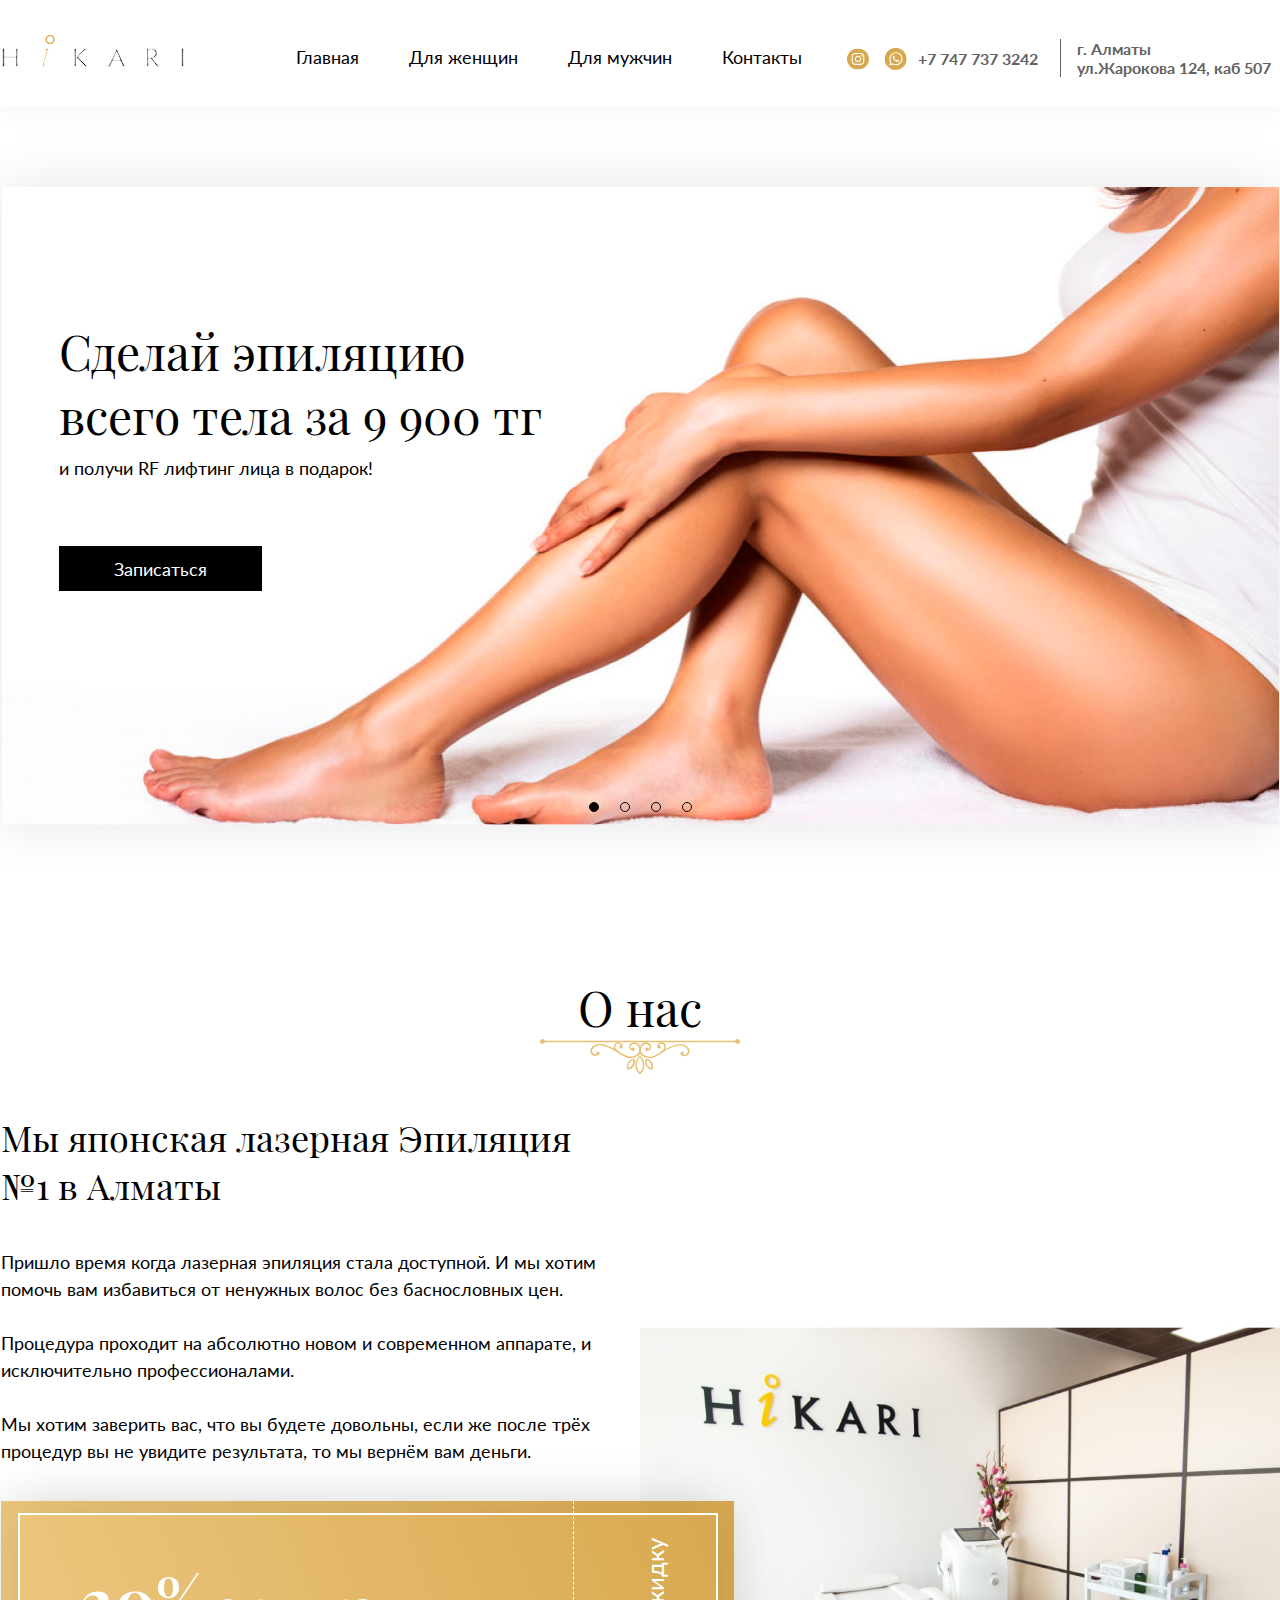
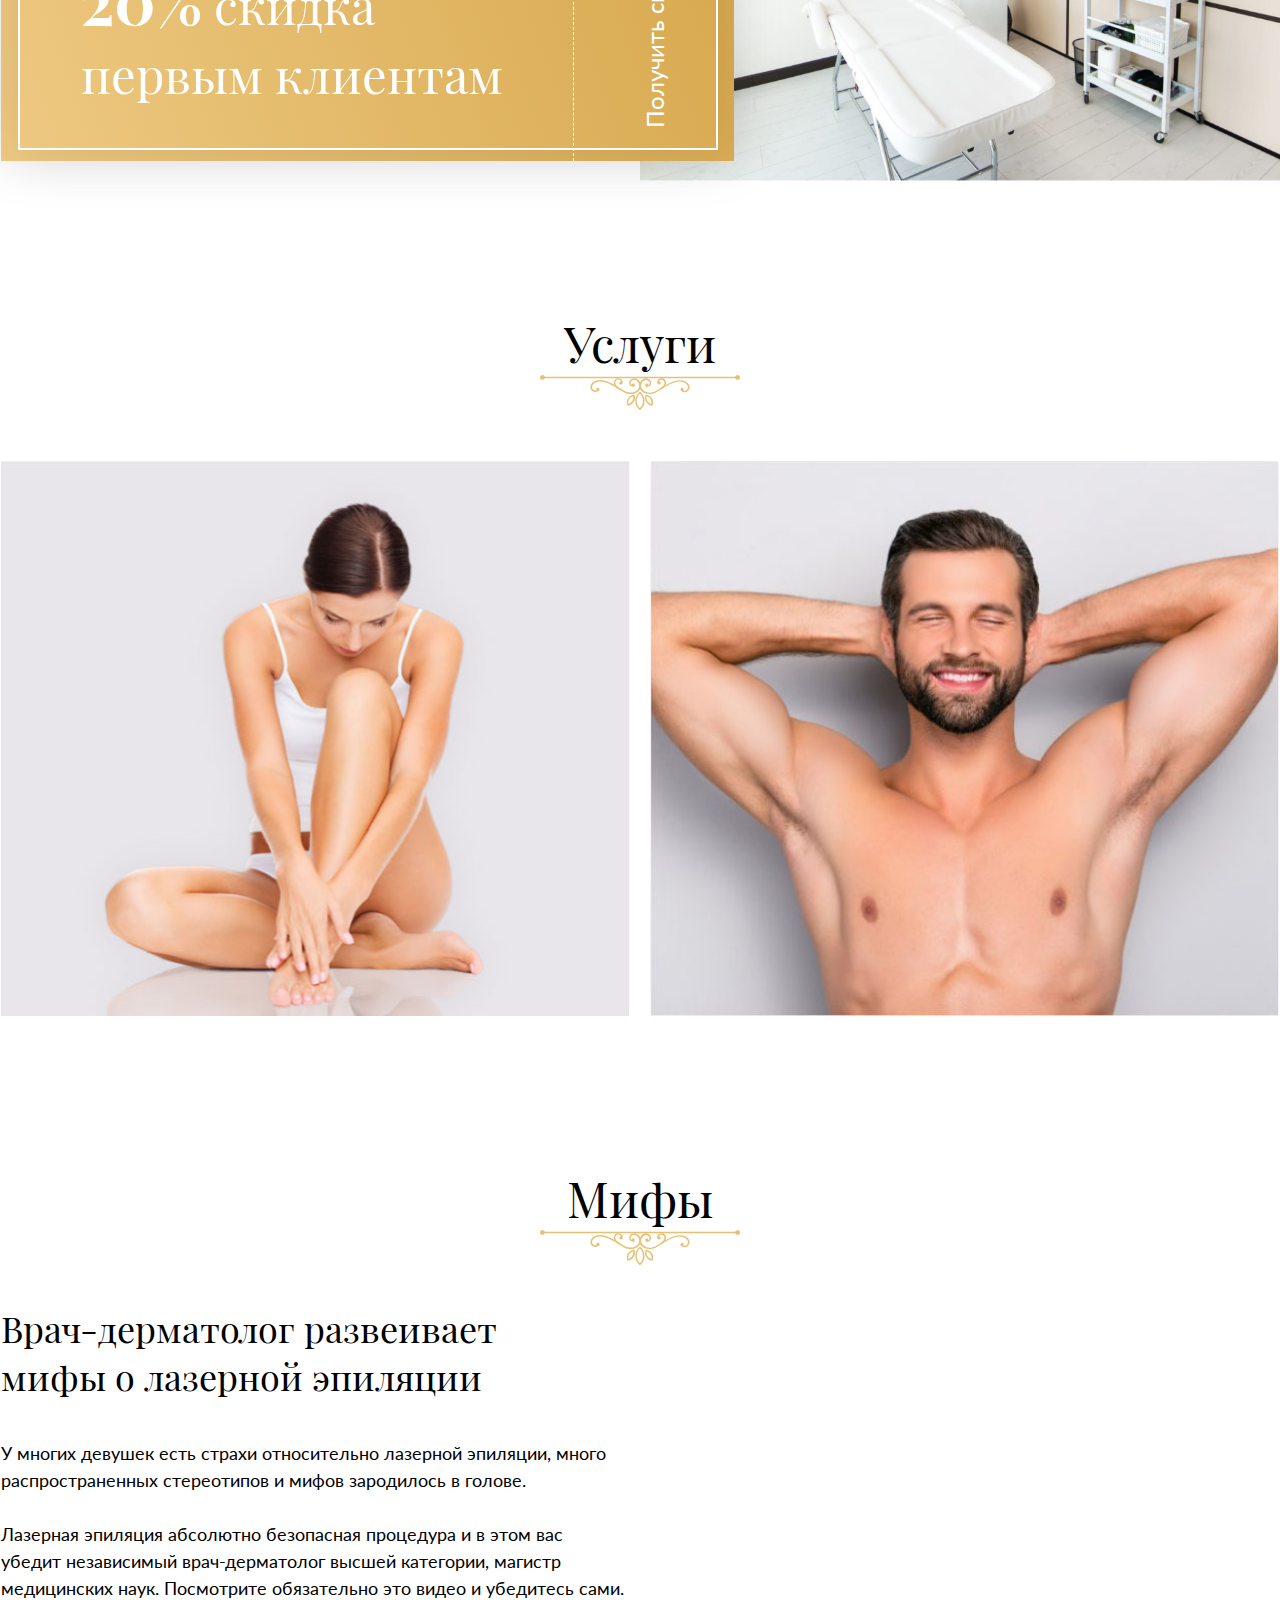
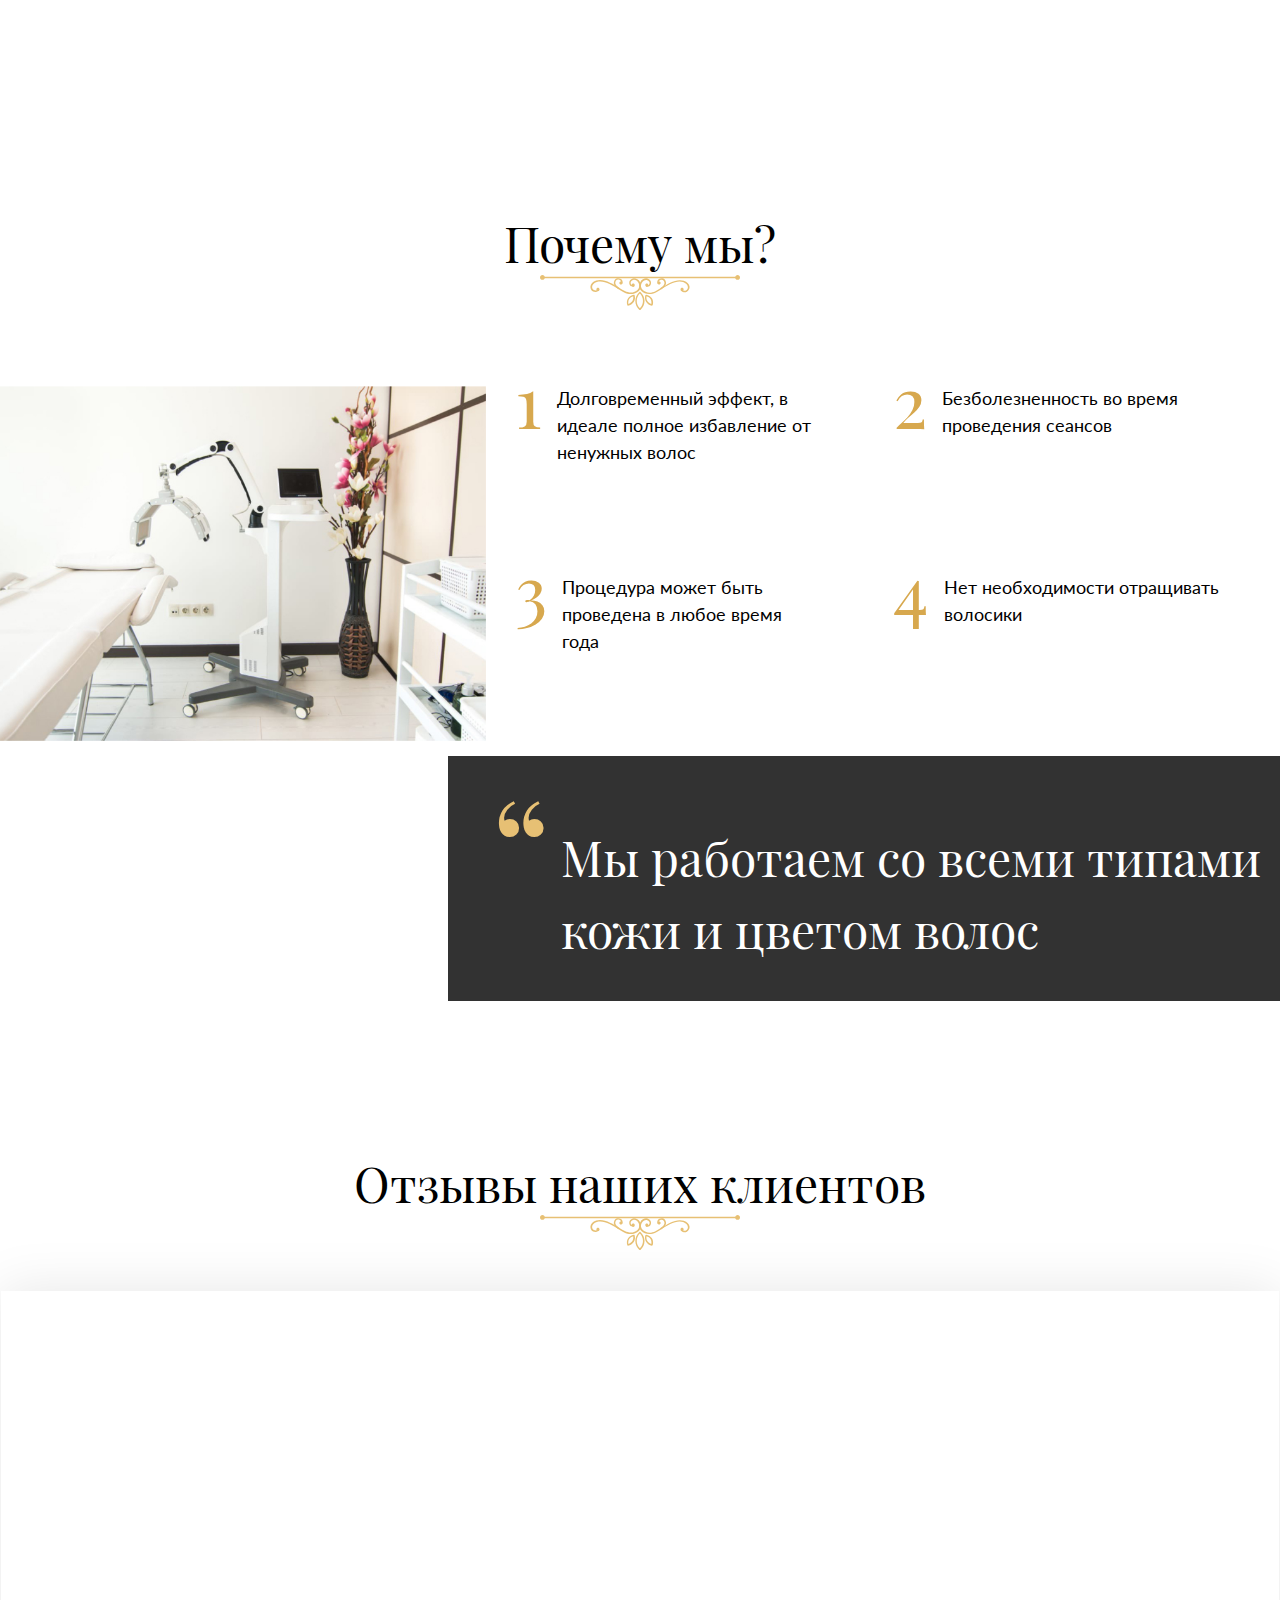
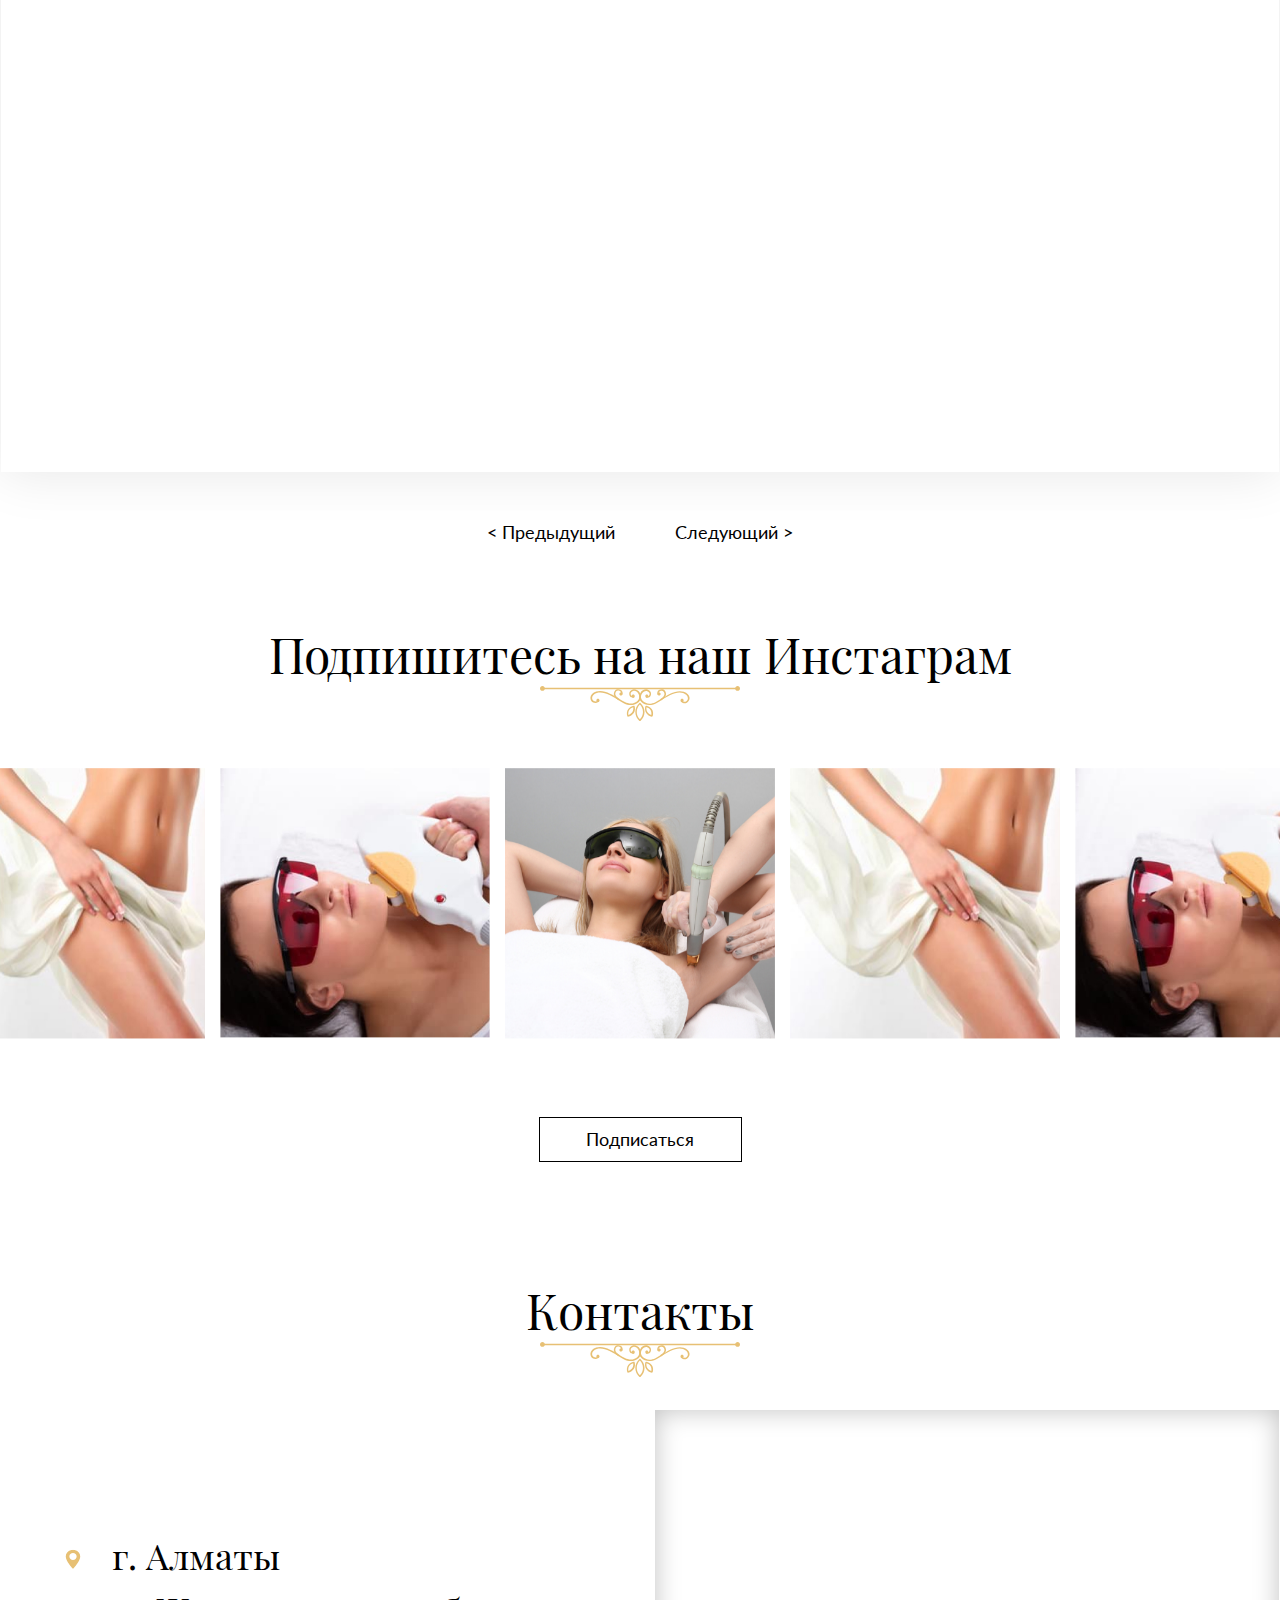
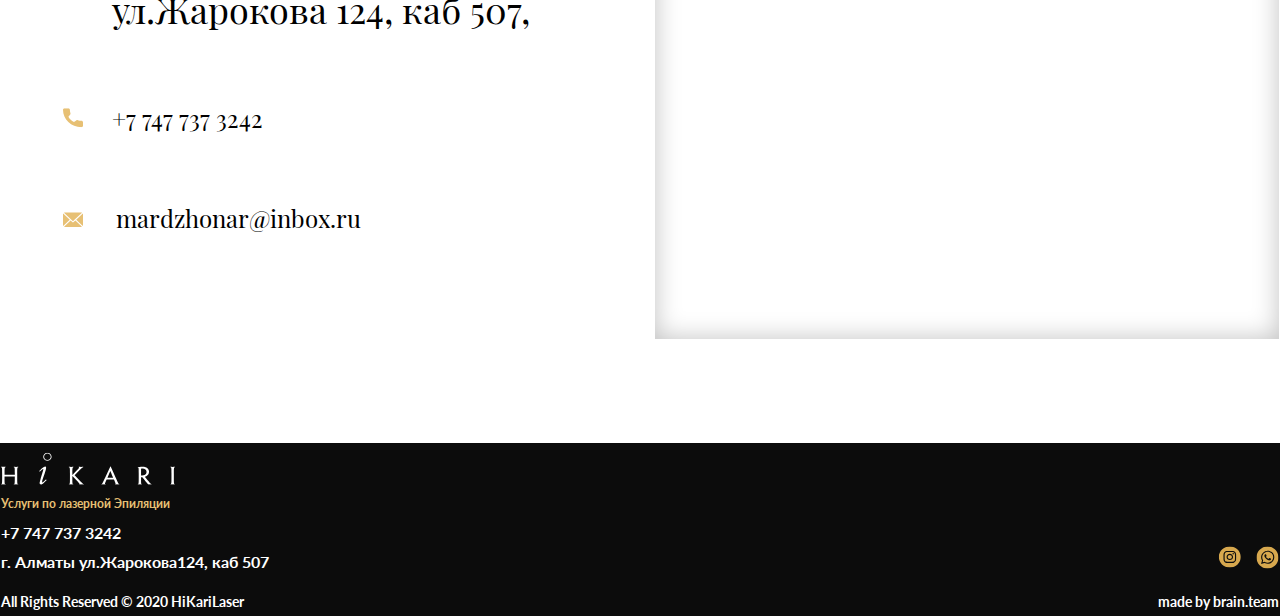
==== index.html @ e979653c "init commit" ====
<!doctype html>
<html lang="ru">
<head>
    <meta charset="UTF-8">
    <meta name="viewport"
          content="width=device-width, user-scalable=no, initial-scale=1.0, maximum-scale=1.0, minimum-scale=1.0">
    <meta http-equiv="X-UA-Compatible" content="ie=edge">
    <link rel="stylesheet" href="css/bootstrap.min.css">
    <link rel="stylesheet" href="css/owl.carousel.min.css">
    <link rel="stylesheet" href="css/style.css">
    <title>Hikari</title>
</head>
<body>
    <header>
        <div class="container">
            <div class="row row-header">
                <a class="hikari-logo" href="#"><img src="images/logo-hikari.svg" alt=""></a>
                <a class="hikari-mobile-logo" href="#"><img src="images/hikari-mobile-logo.svg" alt=""></a>
                <div class="burger-menu">
                    <span class="burger-span-1"></span>
                    <span class="burger-span-2"></span>
                    <span class="burger-span-3"></span>
                </div>
                <nav class="nav-header">
                    <ul class="ul-header">
                        <li><a href="index.html">Главная</a></li>
                        <li><a href="women.html">Для женщин</a></li>
                        <li><a href="men.html">Для мужчин</a></li>
                        <li><a href="#">Контакты</a></li>
                    </ul>
                </nav>
                <div class="social-header">
                    <a href="#"><img src="images/instagram-header.svg" alt=""></a>
                    <a href="#"><img src="images/whatsapp-header.svg" alt=""></a>
                </div>
                <div class="location-header">
                    <a class="number-phone" href="tel:+7 747 737 3242">+7 747 737 3242</a>
                    <div class="address">
                        <span>г. Алматы</span>
                        <span>ул.Жарокова 124, каб 507</span>
                    </div>
                </div>
            </div>
        </div>
    </header>
    <section class="owl-main-section">
        <div class="container">
            <div class="row">
                <div class="owl-carousel owl-carousel-main">
                    <div class="slide-owl-main">
                        <img class="background-slider" src="images/girl-back.jpg" alt="">
                        <img class="background-slider-mobile" src="images/girl-back-mobile.jpg" alt="">
                        <div class="text-info-slider">
                            <span class="title-slider">Сделай эпиляцию<br>всего тела за 9 900 тг</span>
                            <p class="text-slider">и получи RF лифтинг лица <br class="br-text-slider"> в подарок!</p>
                            <div class="button-sign-up">
                                Записаться
                            </div>
                        </div>
                    </div>
                    <div class="slide-owl-main">
                        <img class="background-slider" src="images/girl-back.jpg" alt="">
                        <img class="background-slider-mobile" src="images/girl-back-mobile.jpg" alt="">
                        <div class="text-info-slider">
                            <span class="title-slider">Сделай эпиляцию<br>всего тела за 9 900 тг</span>
                            <p class="text-slider">и получи RF лифтинг лица в подарок!</p>
                        </div>
                    </div>
                    <div class="slide-owl-main">
                        <img class="background-slider" src="images/girl-back.jpg" alt="">
                        <img class="background-slider-mobile" src="images/girl-back-mobile.jpg" alt="">
                        <div class="text-info-slider">
                            <span class="title-slider">Сделай эпиляцию<br>всего тела за 9 900 тг</span>
                            <p class="text-slider">и получи RF лифтинг лица в подарок!</p>
                        </div>
                    </div>
                    <div class="slide-owl-main">
                        <img class="background-slider" src="images/girl-back.jpg" alt="">
                        <img class="background-slider-mobile" src="images/girl-back-mobile.jpg" alt="">
                        <div class="text-info-slider">
                            <span class="title-slider">Сделай эпиляцию<br>всего тела за 9 900 тг</span>
                            <p class="text-slider">и получи RF лифтинг лица в подарок!</p>
                        </div>
                    </div>
                </div>
                <div class="sign-up-mobile">Записаться</div>
            </div>
        </div>
    </section>
    <section class="about-us">
        <img class="about-us-photo" src="images/about-us-photo.jpg" alt="">
        <div class="container container-about-us">
            <div class="row">
                <div class="title-section">
                    <span>О нас</span>
                    <img src="images/title-section-img.svg" alt="">
                </div>
                <div class="col-md-6 col-info-left">
                    <span class="title-info-content">
                        Мы японская лазерная Эпиляция <br class="desktop-we-br"> №1 в Алматы
                    </span>
                    <p class="text-info-content">
                        Пришло время когда лазерная эпиляция стала доступной. И мы хотим помочь вам избавиться от ненужных волос без баснословных цен.<br><br>
                        Процедура проходит на абсолютно новом и современном аппарате, и исключительно профессионалами.<br><br>
                        Мы хотим заверить вас, что вы будете довольны, если же после трёх процедур вы не увидите результата, то мы вернём вам деньги.
                    </p>
                    <div class="coupon">
                        <div class="inner-coupon">
                            <span class="text-coupon">
                                <span class="percent-of-coupon">20%</span> скидка<br>
                                первым клиентам
                            </span>
                        </div>
                        <div class="right-coupon-info">
                            <span>Получить скидку</span>
                        </div>
                    </div>
                </div>
            </div>
        </div>

    </section>
    <section class="services">
        <div class="container">
            <div class="row">
                <div class="title-section">
                    <span>Услуги</span>
                    <img src="images/title-section-img.svg" alt="">
                </div>
                <div class="col-md-6 services-category services-category-1">
                    <div class="container-service">
                        <img src="images/services-woman.jpg" alt="">
                        <div class="overflow-services">
                            <span>Для женщин</span>
                        </div>
                    </div>

                </div>
                <div class="col-md-6 services-category services-category-2">
                    <div class="container-service">
                        <img src="images/services-man.jpg" alt="">
                        <div class="overflow-services">
                            <span>Для женщин</span>
                        </div>
                    </div>
                </div>
            </div>
        </div>
    </section>
    <section class="myth">
        <div class="container">
            <div class="row row-myth">
                <div class="title-section title-section-myth">
                    <span>Мифы</span>
                    <img src="images/title-section-img.svg" alt="">
                </div>
                <div class="col-md-6 col-info-left">
                    <span class="title-info-content">
                        Врач-дерматолог развеивает <br> мифы о лазерной эпиляции
                    </span>
                    <p class="text-info-content">
                        У многих девушек есть страхи относительно лазерной эпиляции, много распространенных стереотипов и мифов зародилось в голове.<br><br>
                        Лазерная эпиляция абсолютно безопасная процедура и в этом вас убедит независимый врач-дерматолог высшей категории, магистр медицинских наук. Посмотрите обязательно это видео и убедитесь сами.
                    </p>
                </div>
                <div class="col-md-6 col-info-right">
                    <iframe class="myth-video" width="100%" height="350" src="https://www.youtube.com/embed/oPrmiseMb_8?enablejsapi=1" frameborder="0" allow="accelerometer; autoplay; encrypted-media; gyroscope; picture-in-picture" allowfullscreen></iframe>
                </div>
            </div>
        </div>
    </section>
    <section class="why-we">
        <img class="why-photo" src="images/myth-photo.jpg" alt="">
       <div class="container container-why-we">
           <div class="row">
               <div class="title-section">
                   <span>Почему мы?</span>
                   <img src="images/title-section-img.svg" alt="">
               </div>
               <div class="col-md-4 col-why-we">

               </div>
               <div class="col-md-8 col-why-we col-why-we-right">
                    <div class="why-we-paragraph">
                        <span class="paragraph-number">
                            1
                        </span>
                        <p class="paragraph-info">
                            Долговременный эффект, в идеале полное избавление от ненужных волос
                        </p>
                    </div>
                   <div class="why-we-paragraph">
                        <span class="paragraph-number">
                            2
                        </span>
                       <p class="paragraph-info">
                           Безболезненность во время проведения сеансов
                       </p>
                   </div>
                   <div class="why-we-paragraph">
                        <span class="paragraph-number">
                           3
                        </span>
                       <p class="paragraph-info">
                           Процедура может быть проведена в любое время года
                       </p>
                   </div>
                   <div class="why-we-paragraph">
                        <span class="paragraph-number">
                            4
                        </span>
                       <p class="paragraph-info">
                           Нет необходимости отращивать волосики
                       </p>
                   </div>
               </div>
           </div>
       </div>
        <div class="why-we-bottom">
            <span class="bottom-symbol">“</span>
            <p class="bottom-text">Мы работаем со всеми типами кожи и цветом волос</p>
        </div>
    </section>
    <section class="reviews">
        <div class="container">
            <div class="row">
                <div class="title-section">
                    <span>Отзывы наших клиентов</span>
                    <img src="images/title-section-img.svg" alt="">
                </div>
                <div class="container-video">
                    <div class="owl-carousel owl-carousel-reviews">
                        <div class="item-video overlay-videox" ><iframe class="video" width="100%" height="682" src="https://www.youtube.com/embed/vCtTBazkUWE?enablejsapi=1" frameborder="0" frameborder="0" gesture="media" allow="encrypted-media" allowfullscreenn></iframe></div>
                        <div class="item-video overlay-videox" ><iframe class="video" width="100%" height="682" src="https://www.youtube.com/embed/vCtTBazkUWE?enablejsapi=1" frameborder="0" frameborder="0" gesture="media" allow="encrypted-media" allowfullscreenn></iframe></div>
                    </div>
                </div>
            </div>
        </div>
    </section>
    <section class="instagram">
        <div class="container">
            <div class="row">
                <div class="title-section">
                    <span>Подпишитесь на наш Инстаграм</span>
                    <img src="images/title-section-img.svg" alt="">
                </div>
            </div>
        </div>
        <div class="owl-carousel owl-instagram">
            <div><img src="images/insta-1.jpg" alt="test"></div>
            <div><img src="images/insta-2.jpg" alt=""></div>
            <div><img src="images/insta-3.jpg" alt=""></div>
            <div><img src="images/insta-1.jpg" alt=""></div>
            <div><img src="images/insta-2.jpg" alt=""></div>
            <div><img src="images/insta-3.jpg" alt="test-last"></div>
        </div>
        <div class="subscribe-instagram">
            Подписаться
        </div>
    </section>
    <section class="contacts">
        <div class="container">
            <div class="row">
                <div class="title-section title-section-contacts">
                    <span>Контакты</span>
                    <img src="images/title-section-img.svg" alt="">
                </div>
                <div class="col-md-6 col-contacts-left">
                    <div class="contacts-location">
                        <img src="images/location-footer.svg" alt="">
                        <span class="location-text">
                            г. Алматы <br>
                            ул.Жарокова 124, каб 507,
                        </span>
                    </div>
                    <a href="tel:+7 747 737 3242" class="contacts-phone">
                        <img src="images/phone-footer.svg" alt="">
                        <span class="contacts-text">
                            +7 747 737 3242
                        </span>
                    </a>
                    <a href="#" class="contacts-mail">
                        <img src="images/main-footer.svg" alt="">
                        <span class="contacts-text">
                           mardzhonar@inbox.ru
                        </span>
                    </a>
                </div>
                <div class="col-md-6 col-contacts-right">
                    <div class="container-map">
                        <iframe src="https://www.google.com/maps/embed?pb=!1m18!1m12!1m3!1d1453.3105696325563!2d76.89871985817848!3d43.23840234880059!2m3!1f0!2f0!3f0!3m2!1i1024!2i768!4f13.1!3m3!1m2!1s0x38836955663ceeeb%3A0x50a6d7742a07ca4f!2sHikarilaser.kz!5e0!3m2!1sru!2skz!4v1581439685351!5m2!1sru!2skz" width="618" height="522" frameborder="0" style="border:0;" allowfullscreen=""></iframe>
                    </div>
                </div>
            </div>
        </div>
    </section>
    <footer class="footer">
        <div class="container">
            <div class="row row-footer">
                <div class="col-md-6 left-footer-info">
                    <img class="logo-footer" src="images/logo-footer.svg" alt="">
                    <span class="laser-service">Услуги по лазерной Эпиляции</span>
                    <a href="tel:+7 747 737 3242" class="footer-phone">
                        +7 747 737 3242
                    </a>
                    <span class="footer-address">
                         г. Алматы ул.Жарокова<br class="br-footer-address">124, каб 507
                    </span>
                    <span class="footer-copyright">
                        All Rights Reserved © 2020 HiKariLaser
                    </span>
                </div>
                <div class="col-md-6 right-footer-info">
                    <div class="socials-footer">
                        <a href="#"><img src="images/instagram-footer.svg" alt=""></a>
                        <a href="#"><img src="images/whatsapp-footer.svg" alt=""></a>
                    </div>
                    <span class="designer-link">
                        made by brain.team
                    </span>
                </div>
            </div>
        </div>
    </footer>
    <div class="overlay-mobile-menu">
        <nav class="mobile-nav">
            <ul>
                <li><a href="#">Главная</a></li>
                <li><a href="#">Для мужчин</a></li>
                <li><a href="#">Для женщин</a></li>
                <li><a href=#>Контакты</a></li>
            </ul>
        </nav>
        <div class="social-mobile">
            <a href="https://www.instagram.com/zzodzi/"><img src="images/instagram-header.svg" alt=""></a>
            <a href="#"><img src="images/whatsapp-header.svg" alt=""></a>
        </div>
        <div class="location-mobile">
            <a class="number-phone-mobile" href="tel:+7 747 737 3242">+7 747 737 3242</a>
            <div class="address-phone-mobile">
                г. Алматы <br>
                ул.Жарокова 124, каб 507
            </div>
        </div>
    </div>
    <script src="js/jquery-3.4.1.min.js"></script>
    <script src="js/owl.carousel.min.js"></script>
    <script src="js/bootstrap.min.js"></script>
    <script src="js/script.js"></script>
</body>
</html>
---- css/style.css ----
@font-face {
    font-family: Lato; /* Имя шрифта */
    src: url(../fonts/lato-regular.ttf); /* Путь к файлу со шрифтом */
}

@font-face {
    font-family: Lato-bold; /* Имя шрифта */
    src: url(../fonts/lato-bold.ttf); /* Путь к файлу со шрифтом */
}


@font-face {
    font-family: Playfair Display; /* Имя шрифта */
    src: url(../fonts/PlayfairDisplay-VariableFont_wght.ttf); /* Путь к файлу со шрифтом */
}

@font-face {
    font-family: Playfair Display-bold; /* Имя шрифта */
    src: url(../fonts/playfair-display-bold.ttf); /* Путь к файлу со шрифтом */
}

@font-face {
    font-family: Avenir Next Cyr; /* Имя шрифта */
    src: url(../fonts/AvenirNextCyr-Regular.ttf); /* Путь к файлу со шрифтом */
}

.default-text-procedure{
    font-family: Lato, serif;
    font-style: normal;
    font-weight: normal;
    font-size: 24px;
    line-height: 150%;
    /* identical to box height, or 36px */
    color: #292929;
    padding-left: 35px;
    position: absolute;
    top: 0;
    bottom: 0;
    display: none;
    align-items: center;
    pointer-events: none;
}

.close-procedure-mobile{
    display: none;
    font-family: Lato, serif;
    margin-top: 36px;
    font-style: normal;
    font-weight: normal;
    font-size: 14px;
    line-height: 17px;
    /* identical to box height */
    text-decoration-line: underline;
    color: #000000;
    text-align: center;
}

.mobile-card-sign-up{
    display: none;
    width: 106px;
    height: 23px;
    background: #000000;
    align-items: center;
    justify-content: center;

    font-family: Lato, serif;
    font-style: normal;
    font-weight: normal;
    font-size: 10px;
    line-height: 12px;
    color: #FFFFFF;
    margin-left: auto;
    margin-right: auto;
    margin-top: 9px;
}

.overlay-mobile-menu{
    position: fixed;
    width: 100%;
    height: 100%;
    left: 0;
    top: 0;
    background: #FFFFFF;
    display: none;
    flex-direction: column;
    align-items: center;
    z-index: 1;
}

.burger-span-1{
    position: relative;
}

.burger-span-1, .burger-span-2 , .burger-span-3{
    transition: 0.3s;
}

.burger-span-1, .burger-span-3{
    transform-origin: 5%;
}

.span-move-1{
    transform: rotate(45deg);
    left: 0px;
    top: -2px;
}

.span-move-3{
    transform: rotate(-45deg);
}


.span-move-2{
    opacity: 0;
}

.mobile-nav{
    margin-top: 187px;
}

.mobile-nav ul li a{
    font-family: Lato, serif;
    font-style: normal;
    font-weight: normal;
    font-size: 18px;
    line-height: 22px;
    color: #000000;
}

.social-mobile{
    margin-top: auto;
}

.location-mobile{
    text-align: center;
    padding-bottom: 15px;
}

.location-mobile, .address-phone-mobile{
    margin-top: 14px;
}

.number-phone-mobile, .address-phone-mobile{
    font-family: Lato-bold, serif;
    font-style: normal;
    font-size: 16px;
    line-height: 19px;
    color: #000000;
}

.social-mobile img{
    width: 39px;
}

.social-mobile a:nth-child(2) img{
    margin-left: 21px;
}

.mobile-nav ul li{
    text-align: center;
}

.mobile-nav ul li:not(:first-child){
    margin-top: 32px;
}

ul{
    padding:0;
    margin: 0;
}

p{
    margin-bottom: 0px;
}

ul li{
    list-style-type: none;
}

header{
    background: #FFFFFF;
    box-shadow: 0 0 31px rgba(0, 0, 0, 0.06);
    transition: 0.3s;
}

.nav-header, .social-header, .location-header{
    position: relative;
    top: 10px;
}

.ul-header, .location-header, .location-header .address{
    display: -webkit-flex;
    display: -moz-flex;
    display: -ms-flex;
    display: -o-flex;
    display: flex;
}

.row-header, .location-header{
    align-items: center;
}

.row-header{
    padding-top: 29px;
    padding-bottom: 39px;
}

.location-header{
    margin-left: 11px;
}


.location-header .address{
    flex-direction: column;
}

.ul-header{
    margin-bottom: 0;
    margin-left: 111px;
}

.ul-header li:not(:first-child){
    margin-left: 50px;
}

.ul-header li a{
    font-family: Lato, serif;
    font-style: normal;
    font-weight: normal;
    font-size: 18px;
    line-height: 22px;
    color: #000000;
}

.br-footer-address{
    display: none;
}

.number-phone, .address span{
    font-family: Lato-bold, serif;
    font-style: normal;
    font-size: 16px;
    line-height: 19px;
    color: #626262;
}

.address{
    margin-left: 22px;
    padding-left: 16px;
    border-left: 1px solid #626262;
}

.social-header{
    margin-left: 45px;
}

.social-header a:not(:first-child){
    margin-left: 11px;
}



section.owl-main-section{
    margin-top: 81px;
}

.button-sign-up{
    width: 203px;
    height: 45px;
    margin-top: 67px;
    cursor: pointer;
    display: flex;
    justify-content: center;
    align-items: center;
    background: #000000;

    font-family: Lato, serif;
    font-style: normal;
    font-weight: normal;
    font-size: 18px;
    line-height: 22px;
    color: #FFFFFF;

}

.owl-carousel-main.owl-loaded{
    box-shadow: 0px 0px 52px rgba(0, 0, 0, 0.1);
    display: flex;
    justify-content: center;
}

.slide-owl-main{
    position: relative;
    height: 638px;
    display: flex;
}

.background-slider, .background-slider-mobile{
    position: absolute;
    bottom: 0px;
    right: 0px;
    height: 100%;
    object-fit: cover;
}

.owl-carousel .owl-item img.background-slider-mobile{
    display: none;
}

.text-info-slider{
    position: relative;
    margin-top: 132px;
    margin-left: 58px;
}

.title-slider{
    font-family: Playfair Display, serif;
    font-style: normal;
    font-weight: normal;
    font-size: 48px;
    line-height: 64px;
    color: #000000;
}

.text-slider{
    font-family: Lato, serif;
    font-style: normal;
    font-weight: normal;
    font-size: 18px;
    line-height: 22px;
    /* identical to box height */
    color: #000000;
    margin-top: 10px;

}



.owl-carousel-main .owl-dots{
    position: absolute;
    bottom: 7px;
}

.owl-carousel-main .owl-dots .owl-dot:not(:first-child){
    margin-left: 21px;
}

.owl-carousel-main .owl-dot{
    width: 10px;
    height: 10px;
    border: 1px solid #000000 !important;
    border-radius: 100%;
    box-sizing: border-box;
    transition: 0.3s;
}

.owl-carousel-main .owl-dot.active{
    background: #000000;
}

.owl-carousel-main .owl-dot:hover{
    background: #000000;
}



section.about-us, section.why-we{
    position: relative;
}

.about-us-photo{
    position: absolute;
    bottom: -20px;
    right: 0;
}

.container-about-us, .container-why-we{
    position: relative;
}

.why-we{
    min-height: 940px;
}

.title-section{
    display: flex;
    flex-direction: column;
    justify-content: center;
    align-items: center;
    width: 100%;
    margin-top: 150px;
}

.title-section span{
    align-self: center;
    font-family: Playfair Display, serif;
    font-style: normal;
    font-weight: normal;
    font-size: 48px;
    line-height: 64px;
    /* identical to box height */
    color: #000000;
}

.col-info-left{
    margin-top: 38px;
    padding: 0px 15px 0px 0px;
}

.col-info-right{
    margin-top: 38px;
    padding: 0px 0px 0px 15px;
}

.title-info-content{
    font-family: Playfair Display, serif;
    font-style: normal;
    font-weight: normal;
    font-size: 36px;
    line-height: 48px;
    color: #000000;
}

.text-info-content{
    margin-top: 40px;
    font-family: Lato, serif;
    font-style: normal;
    font-weight: normal;
    font-size: 18px;
    line-height: 150%;
    /* or 27px */
    color: #000000;
}

.coupon{
    width: 733px;
    height: 260px;
    background: linear-gradient(250.47deg, #D7A84E 0%, #EEC982 100%);
    box-shadow: 0px 0px 52px rgba(0, 0, 0, 0.1);
    margin-top: 36px;
    display: flex;
    justify-content: center;
    align-items: center;
    position: relative;
}

.inner-coupon{
    width: 700px;
    height: 237px;
    display: flex;

    align-items: center;
    border: 2px solid #FFFFFF;
    box-shadow: 0px 0px 52px rgba(0, 0, 0, 0.1);
}

.text-coupon{
    font-family: Playfair Display, serif;
    font-style: normal;
    font-size: 49px;
    line-height: 65px;
    color: #FFFFFF;
    margin-left: 61px;
}

.percent-of-coupon{
    font-family: Playfair Display-bold, serif;
    font-size: 64px;
    line-height: 85px;
}

.right-coupon-info{
    position: absolute;
    right: 0;
    height: 100%;
    border-left: 1px dashed #FFFFFF;
    width: 161px;
    justify-content: center;
    align-items: center;
    display: flex;
}

.right-coupon-info span{
    font-family: Lato, serif;
    font-style: normal;
    font-weight: normal;
    font-size: 24px;
    line-height: 29px;
    color: #FFFFFF;
    display: block;
    transform: rotate(-90deg);
    width: 192px;
    position: absolute;
}

.services-category img{
    width: 100%;
}

.services-category{
    margin-top: 50px;
    padding: 0;
}

.container-service{
    position: relative;
}


.services-category-1{
    padding-right: 10px;
}

.services-category-2{
    padding-left: 10px;
}

.services-category:hover .overflow-services {
    opacity: 1;
}

.overflow-services{
    position: absolute;
    width: 100%;
    height: 100%;
    display: flex;
    justify-content: center;
    align-items: center;
    background: rgba(0, 0, 0, 0.8);
    opacity: 0;
    transition: 0.5s;
    left: 0px;
    top: 0px;
    cursor: pointer;
}

.overflow-services span{
    font-family: Playfair Display, serif;
    font-style: normal;
    font-weight: normal;
    font-size: 36px;
    line-height: 150%;
    /* identical to box height, or 54px */
    cursor: pointer;
    color: #FFFFFF;
    border-bottom: 1px solid #FFFFFF;
}

.col-why-we{
    display: flex;
    flex-wrap: wrap;
    padding: 0px;
    margin-top: 74px;
}

.col-why-we-right{
    padding-left: 88px;
}

.col-why-we .why-we-paragraph:nth-child(odd){
    width: 40%;
}

.col-why-we .why-we-paragraph:nth-child(even){
    padding-left: 72px;
    width: 60%;
}

.col-why-we .why-we-paragraph:nth-child(3), .col-why-we .why-we-paragraph:nth-child(4){
   margin-top: 108px;
}

.why-we-paragraph{
    display: flex;
}

.paragraph-number{
    font-family: Playfair Display, serif;
    font-style: normal;
    font-weight: normal;
    font-size: 72px;
    line-height: 96px;
    color: #D7A84E;
    margin-top: -34px;
}

.paragraph-info{
    margin-left: 15px;
    font-family: Lato, serif;
    font-style: normal;
    font-weight: normal;
    font-size: 18px;
    line-height: 150%;
    /* or 27px */
    color: #000000;
}

.why-photo{
    position: absolute;
    left: 0px;
    top: 325px;
}

.why-we-bottom{
    width: 65%;
    height: 245px;
    position: absolute;
    background: #323232;
    display: flex;
    right: 0;
    bottom: 0px;
}

.why-we-bottom .bottom-symbol{
    font-family: Playfair Display, serif;
    font-style: normal;
    font-weight: normal;
    font-size: 144px;
    line-height: 150%;
    /* identical to box height, or 216px */
    color: #E7C074;
    margin-top: -20px;
    margin-left: 43px;
}

.why-we-bottom .bottom-text{
    font-family: Playfair Display, serif;
    font-style: normal;
    font-weight: normal;
    font-size: 48px;
    line-height: 150%;
    /* or 72px */
    color: #FFFFFF;
    margin-top: 65px;
    margin-left: 10px;
}

.container-video{
    background: #FFFFFF;
    box-shadow: 0px 0px 52px rgba(0, 0, 0, 0.1);
    padding:46px 76px;
    width: 100%;
    margin-top: 40px;
}

.overlay-video{
    position: relative;
}

.overlay-video::before {
    content: "";
    display: block;
    height: 100%;
    position: absolute;
    top: 0;
    left: 0;
    width: 100%;
    background-color: rgba(255, 255, 255, .1);
}

.owl-carousel-reviews{
    position: relative;
}

.owl-carousel-reviews .owl-nav{
    position: absolute;
    bottom: -120px;
    width: 100%;
    text-align: center;
}

.owl-carousel-reviews .owl-nav button.owl-prev,
.owl-carousel-reviews .owl-nav button.owl-next{
    font-family: Lato, serif;
    font-style: normal;
    font-weight: normal;
    font-size: 18px;
    line-height: 150%;
    /* identical to box height, or 27px */
    color: #000000;
}

.owl-carousel-reviews .owl-nav button.owl-next{
    margin-left: 60px; ;
}

section.instagram{
    display: flex;
    flex-direction: column;
    align-items: center;
}

.owl-instagram{
    margin-top: 46px;
}

.subscribe-instagram{
    margin-top: 54px;
    width: 203px;
    height: 45px;
    border: #000000 1px solid;
    display: flex;
    justify-content: center;
    align-items: center;
    cursor: pointer;
    font-family: Lato, serif;
    font-style: normal;
    font-weight: normal;
    font-size: 18px;
    line-height: 22px;
    /* identical to box height */
    color: #000000;
}



section.contacts{
    padding-bottom: 104px;
}

.title-section-contacts{
    margin-top: 116px;
}

.col-contacts-left{
    display: flex;
    flex-direction: column;
    padding-left: 62px;
}

.contacts-location{
    display: flex;
    align-items: flex-start;
}

.contacts-location img{
    margin-top: 21px;
}

.contacts-mail img{
    margin-top: -7px;
}

.contacts .location-text{
    font-family: Playfair Display, serif;
    font-style: normal;
    font-weight: normal;
    font-size: 36px;
    line-height: 150%;
    /* or 54px */
    color: #000000;
    margin-left: 29px;
}

.contacts .contacts-text{
    font-family: Playfair Display, serif;
    font-style: normal;
    font-weight: normal;
    font-size: 24px;
    line-height: 150%;
    /* identical to box height, or 36px */
    color: #000000;
    margin-left: 29px;
}

.contacts-phone, .contacts-mail{
    margin-top: 64px;
}

.contacts-phone{
    display: flex;
}

.container-map{
    box-shadow: inset 0px 0px 26px rgba(0, 0, 0, 0.25);
}

.container-map iframe{
    width: 100%;
}

.col-contacts-left{
    margin-top: 150px;
}

.col-contacts-right{
    margin-top: 32px;
}

footer.footer{
    padding-top: 9px;
    padding-bottom: 4px;
    background: #0C0C0C;
}

.left-footer-info{
    display: flex;
    flex-direction: column;
    align-items: flex-start;
}

.laser-service{
    font-family: Lato-bold, serif;
    font-style: normal;
    font-size: 12px;
    line-height: 150%;
    /* or 18px */
    color: #E7C074;
    margin-top: 10px;
}

.footer-phone, .footer-address{
    font-family: Lato-bold, serif;
    font-style: normal;

    font-size: 16px;
    line-height: 19px;

    color: #FFFFFF;
}

.footer-phone{
    margin-top: 10px;
}

.footer-address{
    margin-top: 10px;
}

.footer-copyright{
    font-family: Lato-bold, serif;
    font-style: normal;
    font-size: 14px;
    line-height: 150%;
    /* identical to box height, or 21px */
    color: #FFFFFF;
    margin-top: 20px;

}

.right-footer-info{
    display: flex;
    flex-direction: column;
    align-items: flex-end;
    justify-content: flex-end;
}
.socials-footer a:not(:first-child){
    margin-left: 11px;
}


.designer-link{
    margin-top: 22px;
    font-family: Lato-bold, serif;
    font-style: normal;
    font-size: 14px;
    line-height: 150%;
    /* identical to box height, or 21px */
    color: #FFFFFF;
}

.left-footer-info{
    padding-left: 0;
}

.col-contacts-left{
    padding-left: 62px;
}

.right-footer-info, .col-contacts-right{
    padding-right: 0;
}

.row-sex-info{
    min-height: 449px;
    display: flex;
    align-items: center;
    justify-content: space-between;
    position: relative;
}

.sex-img{
    right: 0;
    position: absolute;
}

.sex-title{
    font-family: Playfair Display, serif;
    font-style: normal;
    font-weight: normal;
    font-size: 48px;
    line-height: 64px;
    /* identical to box height */
    color: #000000;
}

.sex-text{
    font-family: Lato, serif;
    font-style: normal;
    font-weight: normal;
    font-size: 18px;
    line-height: 22px;
    /* identical to box height */
    color: #000000;
    margin-top: 16px;
}


section.sex-sub-categories{
    margin-top: 36px;
    margin-bottom: 172px;
}

.title-sub-category{
    margin-bottom: 36px;
    font-family: Playfair Display, serif;
    font-style: normal;
    font-weight: normal;
    font-size: 36px;
    line-height: 48px;
    /* identical to box height */
    width: 100%;
    color: #000000;
    padding-left: 15px;

}

.sub-card-procedure{
    position: relative;
    box-shadow: 0px 0px 52px rgba(0, 0, 0, 0.1);
}

.sale-plaque{
    position: absolute;
    top: 7px;
    left: 0px;
    display: flex;
    background: #FFFFFF;
    width: 115px;
    height: 25px;
    justify-content: center;
    align-items: center;
    font-family: Avenir Next Cyr, serif;
    font-style: normal;
    font-weight: 600;
    font-size: 14px;
    line-height: 17px;

    color: #000000;
}

.sub-card-procedure:hover .card-overlay{
    opacity: 1;
}

.card-overlay{
    position: absolute;
    left: 0;
    top: 0;
    width: 100%;
    height: 100%;
    background: #D0D0D0;
    display: flex;
    justify-content: center;
    align-items: center;
    opacity: 0;
    transition: 0.5s;
    cursor: pointer;
}

.card-sign-up{
    width: 168px;
    height: 37px;
    display: flex;
    justify-content: center;
    align-items: center;
    background: #000000;

    font-family: Lato, serif;
    font-style: normal;
    font-weight: normal;
    font-size: 14px;
    line-height: 17px;
    /* identical to box height */
    color: #FFFFFF;
}

.name-procedure{
    font-family: Playfair Display, serif;
    font-style: normal;
    font-weight: normal;
    font-size: 28px;
    line-height: 37px;
    text-align: center;
    display: block;
    color: #000000;
    margin-top: 11px;
}

.cost-procedure{
    font-family:  Playfair Display-bold, serif;
    font-style: normal;
    font-weight: normal;
    font-size: 24px;
    line-height: 32px;
    /* identical to box height */
    text-align: center;
    color: #000000;
    display: block;
}



.row-sub-category{
    margin-left: -30px;
    margin-right: -30px;
}

.procedures-img{
    width: 100%;
}

.container-sub-categories .row-sub-category:not(:first-child) .title-sub-category{
    margin-top: 26px;
}

.sale-cost-div{
    display: flex;
    justify-content: center;
    align-items: center;
}

.old-cost{
    font-family: Playfair Display-bold, serif;
    font-style: normal;
    font-size: 14px;
    line-height: 19px;
    /* identical to box height */
    text-decoration-line: line-through;
    color: #6F6F6F;
}

.new-cost{
    font-family: Playfair Display-bold, serif;
    font-style: normal;
    font-size: 24px;
    line-height: 32px;
    /* identical to box height */
    color: #000000;
    margin-left: 23px;

}


.overflow-request{
    position: fixed;
    width: 100%;
    height: 100%;
    left: 0;
    top: 0;
    display: flex;
    align-items: center;
    justify-content: center;
    background: rgba(0, 0, 0, 0.4);
    display: none;
}

.record-request, .notification-success{
    padding:45px  81px;
    background: #FFFFFF;
    box-shadow: 0 0 52px rgba(0, 0, 0, 0.1);
    display: flex;
    align-items: center;
    flex-direction: column;
    position: absolute;
}

.notification-success{
    display: none;
}

.cross-procedure{
    position: absolute;
    right: 24px;
    top: 24px;
    cursor: pointer;
}

.sign-procedure-title{
    font-family: Playfair Display, serif;
    font-style: normal;
    font-weight: normal;
    font-size: 48px;
    line-height: 64px;
    /* identical to box height */
    color: #000000;
}

.input-field{
    width: 100%;
    border: none;
    border-bottom: 1px solid #AEAEAE;
}

.input-field::-webkit-input-placeholder,
.input-field::-moz-placeholder,
.input-field:-ms-input-placeholder,
.input-field:-moz-placeholder
{ /* Chrome/Opera/Safari */
    font-family: Lato, serif;
    font-style: normal;
    font-weight: normal;
    font-size: 24px;
    line-height: 150%;
    /* identical to box height, or 36px */
    color: #ABABAB;
}

.input-field-1{
    margin-top: 92px;
}

.input-field-2{
    margin-top: 70px;
}

.new-select-style{
    margin-top: 76px;
    width: 100%;
}

.new-select-style  .select-procedure{
    width: 100%;
    min-height: 79px;
    border: 1px solid #000000;
    box-sizing: border-box;
}

.new-select-style .select-procedure {
    font-family: Lato, serif;
    font-style: normal;
    font-weight: normal;
    font-size: 24px;
    line-height: 150%;
    padding-left: 34px;
    /* identical to box height, or 36px */
    color: #292929;
}

.select-procedure option{
    font-size: 20px;
}

.new-select-style{
    position: relative;
}

.new-arrow-zone{
    position: absolute;
    pointer-events: none;
    width: 50px;
    right: 1px;
    top: 1px;
    bottom: 1px;
    display: flex;
    justify-content: center;
    align-items: center;
    background: #ffffff;
    padding-right: 13px;
}

.delete-procedure{
    position: absolute;
    display: none;
    cursor: pointer;
}

.submit-procedure-info, .close-success-div{
    width: 321px;
    height: 70px;
    display: flex;
    justify-content: center;
    align-items: center;
    background: #000000;
    margin-top: 96px;

    font-family: Lato-bold, serif;
    font-style: normal;
    font-size: 24px;
    line-height: 29px;
    color: #FFFFFF;
    cursor: pointer;
}

.close-success-div{
    background: none;
    color: #000000;
    border:  1px solid #000000 ;
    margin-top: 150px;
}

.wee-call-back, .if-all-good{
    text-align: center;
    display: block;
    font-family: Lato, serif;
    font-style: normal;
    font-weight: normal;
    font-size: 24px;
    line-height: 150%;
    /* or 36px */
    color: #292929;
    margin-top: 184px;
}

.if-all-good{
    font-size: 14px;
    margin-top: 40px;
}

.hikari-mobile-logo{
    display: none;
}

.burger-menu{
    display: none;
    flex-direction: column;
    margin-top: 13px;
}

.burger-menu span{
    width: 23px;
    height: 2px;
    display: flex;
    flex-direction: column;
    background: #000000;
    border-radius: 30px;
}

.burger-menu span:not(:first-child){
    margin-top: 4px;
}

.br-text-slider, .sign-up-mobile{
    display: none;
}

.sign-up-mobile{
    width: 157px;
    height: 35px;
    margin-top: 26px;
    justify-content: center;
    align-items: center;
    display: none;
    background: #000000;
    font-family: Lato, serif;
    font-size: 14px;
    line-height: 17px;
    color: #FFFFFF;
    margin-left: auto;
    margin-right: auto;
}



@media (max-width: 1600px) {
    .why-photo{
        width: 38%;
    }

    .about-us-photo{
        width: 50%;
    }
}

@media (min-width: 1200px)
{
    .container {
        max-width: 1278px;
    }
}

@media (max-width: 768px) {
    .nav-header, .social-header, .location-header{
        display: none;
    }
    
    .hikari-mobile-logo{
        display: block;
    }

    .hikari-logo{
        display: none;
    }

    .row-header{
        padding: 14px 29px 21px;
        justify-content: space-between;
        align-items: center;
    }

    .burger-menu{
        display: flex;
    }

    section.owl-main-section{
        margin-top: 87px;
        padding-left: 29px;
        padding-right: 29px;
    }

    .slide-owl-main{
        height: 240px;
    }

    .text-info-slider{
        margin-top: 6px;
        margin-left: 11px;
    }

    .title-slider{
        font-size: 20px;
        line-height: 27px;
    }

    .text-slider{
        font-size: 12px;
        line-height: 14px;
    }

    .br-text-slider{
        display: block;
    }

    .button-sign-up{
        display: none;
    }

    .sign-up-mobile{
        display: flex;
    }

    .owl-carousel-main .owl-dot{
        width: 6px;
        height: 6px;
    }

    .owl-dots .owl-dot:not(:first-child) {
        margin-left: 12px;
    }

    .title-section{
        margin-top: 56px;
    }

    .title-section span{
        font-size: 20px;
        line-height: 27px;
    }

    .title-section img{
        width: 74px;
    }

    .title-info-content{
        font-size: 14px;
        line-height: 19px;
    }

    .desktop-we-br{
        display: none;
    }

    .col-info-left, .services-category-1{
        margin-top: 18px;
    }

    .services-category-1, .services-category-2, .col-info-left, .col-info-right,  .col-why-we-right{
        padding-left: 29px;
        padding-right: 29px;
    }

    .text-info-content{
        font-size: 12px;
        line-height: 150%;
        margin-top: 7px;
    }

    .about-us-photo{
        width: calc(100% - 29px);
        bottom: 66px;
    }

    .text-coupon, .percent-of-coupon{
        font-size: 20px;
        line-height: 27px;
    }

    .text-coupon{
        margin-left: 27px;
    }

    .coupon{
        width: 317px;
        height: 133px;
        margin-top: 261px;
    }

    .inner-coupon{
        width: 303px;
        height: 121px;
    }

    .right-coupon-info{
        width: 81px;
    }

    .right-coupon-info span{
        font-size: 12px;
        line-height: 14px;
        width: 96px;
    }

    .overflow-services{
        background: none;
        opacity: 1;
    }

    .overflow-services span{
        position: absolute;
        bottom: -35px;
        color: #000000;
        font-size: 14px;
        line-height: 150%;
        text-underline-position: under;
        text-decoration-line: underline;
        border-bottom: none;
    }

    .owl-carousel-main .owl-dots{
        bottom: 0px;
    }

    .title-section-myth{
        order: 1;
    }

    .row-myth{
        flex-direction: column-reverse;
    }

    .col-info-right{
        margin-top: 23px;
    }

    .title-section-myth{
        margin-top: 91px;
    }

    .text-info-content{
        margin-top: 14px;
    }

    .paragraph-number{
        font-size: 72px;
        line-height: 96px;
    }

    .paragraph-info{
        font-family: Lato, serif;
        font-style: normal;
        font-weight: normal;
        font-size: 12px;
        line-height: 150%;
        /* or 18px */
        color: #000000;
    }

    .col-why-we{
        margin-top: 0px;
    }

    .col-why-we-right{
        margin-top: 46px;
    }

    .col-why-we .why-we-paragraph:nth-child(odd), .col-why-we .why-we-paragraph:nth-child(even){
        width: 50%;
    }

    .col-why-we .why-we-paragraph:nth-child(even){
        padding-left: 0px;
    }

    .col-why-we .why-we-paragraph:nth-child(3),
    .col-why-we .why-we-paragraph:nth-child(4){
        margin-top: 20px;
    }

    .why-photo{
        width: calc(100% - 29px);
        left: 0;
        top: auto;
        bottom: 20px;
    }

    .why-we-bottom{
        position: relative;
        width: 341px;
        height: 68px;
        align-items: center;
        margin-left: auto;
        margin-top: 220px;
    }

    .why-we-bottom  .bottom-symbol{
        font-size: 72px;
        line-height: 150%;
        margin-left: 5px;
        margin-top: -11px;
    }

    .why-we-bottom .bottom-text{
        font-size: 14px;
        line-height: 150%;
        margin-top: 0;
        margin-left: 2px;
    }

    .why-we{
        min-height: auto;
    }

    section.reviews{
        padding-left: 29px;
        padding-right: 29px;
    }

    .container-video{
        padding:5px 8px;
    }

    .item-video iframe{
        height: 182px;
    }

    .container-video{
        margin-top: 29px;
    }

    .owl-carousel-reviews .owl-nav button.owl-prev, .owl-carousel-reviews .owl-nav button.owl-next{
        font-size: 12px;
        line-height: 150%;
    }

    .owl-carousel-reviews .owl-nav{
        display: flex;
        justify-content: space-between;
        bottom: -50px;
    }

    .instagram .title-section{
        margin-top: 95px;
    }

    .instagram .title-section, .subscribe-instagram,
    .col-contacts-left, .col-contacts-right,
    .left-footer-info, .right-footer-info{
        padding-left: 29px;
        padding-right: 29px;
    }

    .subscribe-instagram{
        width: 157px;
        height: 35px;
        font-size: 14px;
        line-height: 17px;
        margin-top: 0px;
    }

    .contacts .location-text, .contacts .contacts-text{
        font-size: 14px;
        line-height: 150%;
    }

    .contacts .contacts-phone, .contacts .contacts-mail{
        margin-top: 34px;
    }

    .col-contacts-left{
        margin-top: 23px;
    }

    .contacts-location img{
        margin-top: 8px;
    }

    .container-map iframe{
        width: 100%;
        height: 267px;
    }

    .logo-footer{
        width: 128px;
    }

    .laser-service{
        font-size: 9px;
        line-height: 150%;
        margin-top: 7px;
    }

    section.contacts{
        padding-bottom: 66px;
    }

    .footer-phone, .footer-address{
        font-size: 12px;
        line-height: 14px;
    }

    .footer-copyright, .designer-link{
        font-size: 10px;
        line-height: 150%;
    }

    .designer-link{
        margin-top: 13px;
    }

    .left-footer-info{
        position: static;
    }

    .row-footer{
        position: relative;
    }

    .footer-copyright{
        position: absolute;
        bottom: 0;
        left: 29px;
    }

    .socials-footer{
        align-self: flex-start;
        margin-top: 25px;
    }

    .br-footer-address{
        display: block;
    }

    footer.footer{
        padding-top: 16px;
    }

    .overlay-mobile-menu{

    }

    header{
        position: fixed;
        width: 100%;
        left: 0px;
        top: 0px;
        z-index: 2;
    }

    .sex-title{
        font-size: 24px;
        line-height: 32px;
        width: 168px;
        display: block;
    }

    .sex-text{
        font-size: 12px;
        line-height: 14px;
        margin-top: 9px;
    }

    .sex-img{
        width: 50%;
        bottom: 20px;
    }

    .description-category-sex{
        margin-top: 62px;
        padding-left: 29px;
    }

    .row-sex-info{
        min-height: 296px;
        align-items: flex-start;
    }

    .sex-info{
        margin-top: 50px;
    }

    .sex-text{
        width: 263px;
        display: block;
    }

    .row-sub-category{
        margin-left: -17px;
        margin-right: -17px;
    }

    .col-procedure{
        padding-left: 2px;
        margin-top: 13px;
        padding-right: 2px;
    }

    .name-procedure{
        font-size: 12px;
        line-height: 16px;
        margin-top: 7px;
    }

    .cost-procedure, .sale-cost-div{
        margin-top: 6px;
    }

    .sale-cost-div{
        height: 13px;
    }

    .old-cost{
        font-size: 12px;
    }

    .cost-procedure, .new-cost{
        font-size: 10px;
        line-height: 13px;

    }

    .title-sub-category{
        font-size: 14px;
        line-height: 19px;
        margin-bottom: 0px;
    }

    .row-sub-category .col-procedure:nth-child(3),
    .row-sub-category .col-procedure:nth-child(2){
        margin-top: 10px;
    }

    .mobile-card-sign-up{
        display: flex;
    }

    .sub-card-procedure:hover .card-overlay{
        opacity: 0;
    }

    .sign-procedure-title{
        font-family: Playfair Display, serif;
        font-style: normal;
        font-weight: normal;
        font-size: 20px;
        line-height: 27px;
        /* identical to box height */
        color: #000000;
    }

    .input-field::-webkit-input-placeholder,
    .input-field::-moz-placeholder,
    .input-field:-ms-input-placeholder,
    .input-field:-moz-placeholder
    { /* Chrome/Opera/Safari */
        font-size: 14px;
        line-height: 150%;
    }

    .new-select-style .select-procedure{
        font-size: 14px;
        line-height: 150%;
        padding-left: 12px;
        min-height: 33px;
    }

    .default-text-procedure{
        font-size: 14px;
        line-height: 150%;
        padding-left: 12px;
    }

    .new-select-style{
        margin-top: 55px;
    }

    .select-procedure option{
        font-size: 14px;
    }

    .submit-procedure-info{
        width: 236px;
        height: 52px;
        font-size: 14px;
        line-height: 17px;
        margin-top: 36px;
    }

    .record-request{
        padding: 34px 43px 24px;
    }

    .input-field-1, .input-field-2{
        margin-top: 40px;
    }

    .delete-procedure{
        width: 15px;
    }

    .change-procedure{
        width: 20px;
    }

    .cross-procedure{
        display: none;
    }

    .close-procedure-mobile{
        display: block;
        text-underline-position: under;
    }

    .overflow-request{
        top: 62px;
        bottom: 0;
        height: auto;
    }

    .new-arrow-zone{
        width: 30px;
    }

    .wee-call-back{
        margin-top: 99px;
    }

    .wee-call-back, .if-all-good{
        font-size: 14px;
        line-height: 150%;
    }

    .close-success-div{
        height: 52px;
        font-size: 14px;
        line-height: 17px;
        margin-top: 77px;
        width: 100% ;
    }

    .notification-success{
        padding: 35px 30px 77px;
    }

    section.sex-sub-categories{
        margin-bottom: 40px;
    }

    .owl-carousel .owl-item img.background-slider-mobile{
        display: block;
    }

    .owl-carousel .owl-item img.background-slider{
        display: none;
    }
}
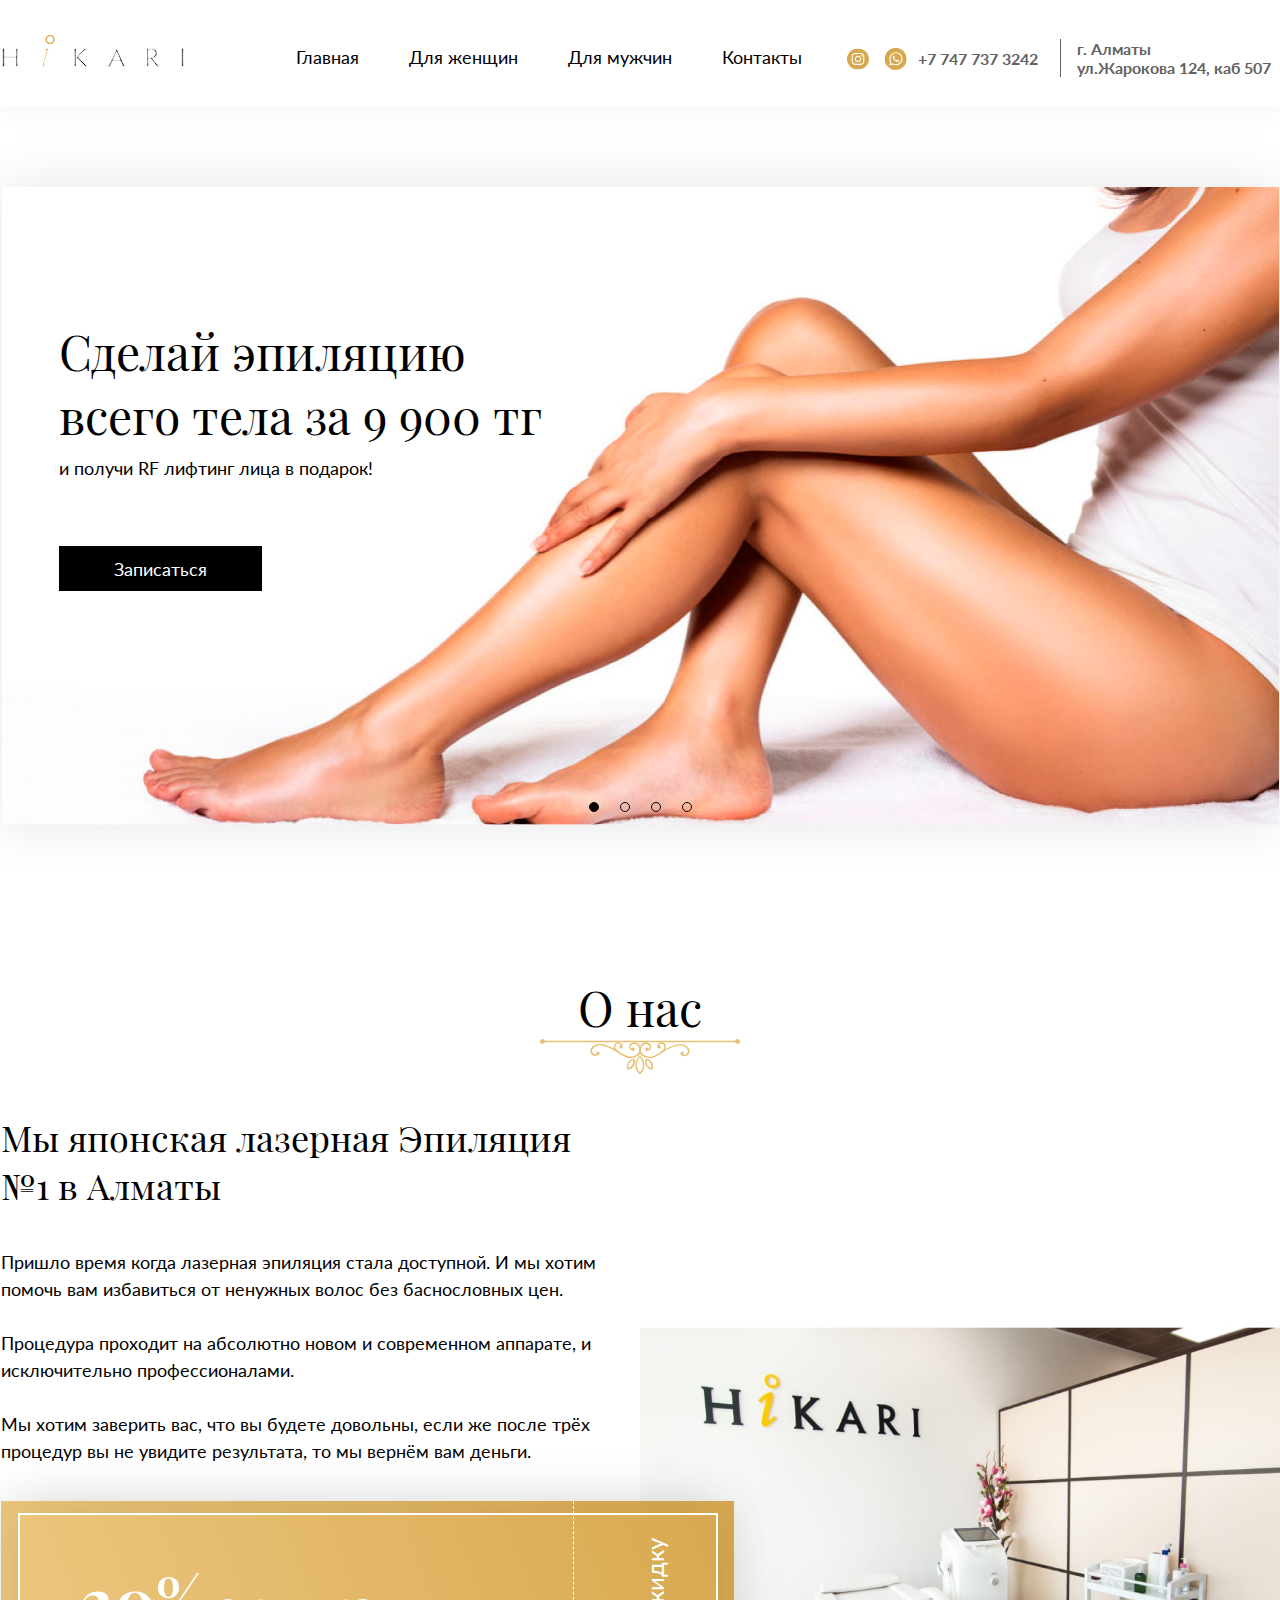
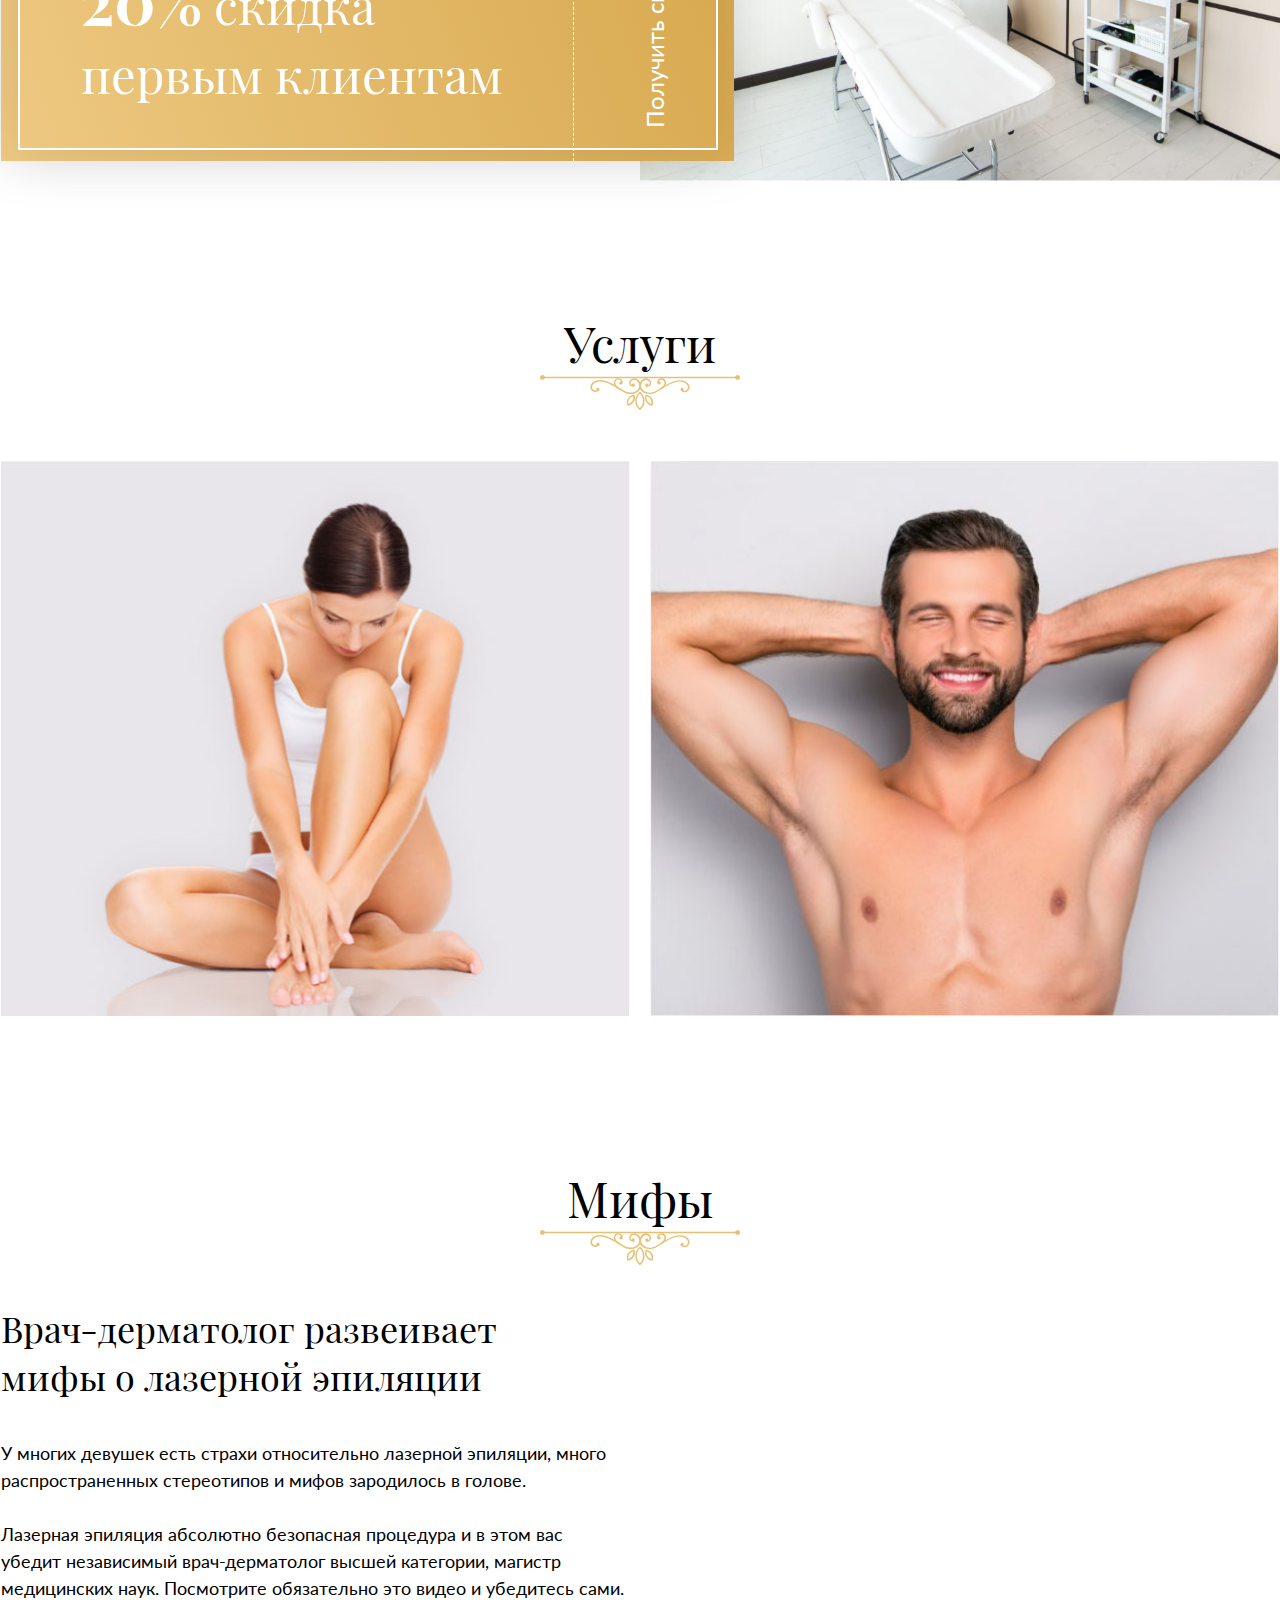
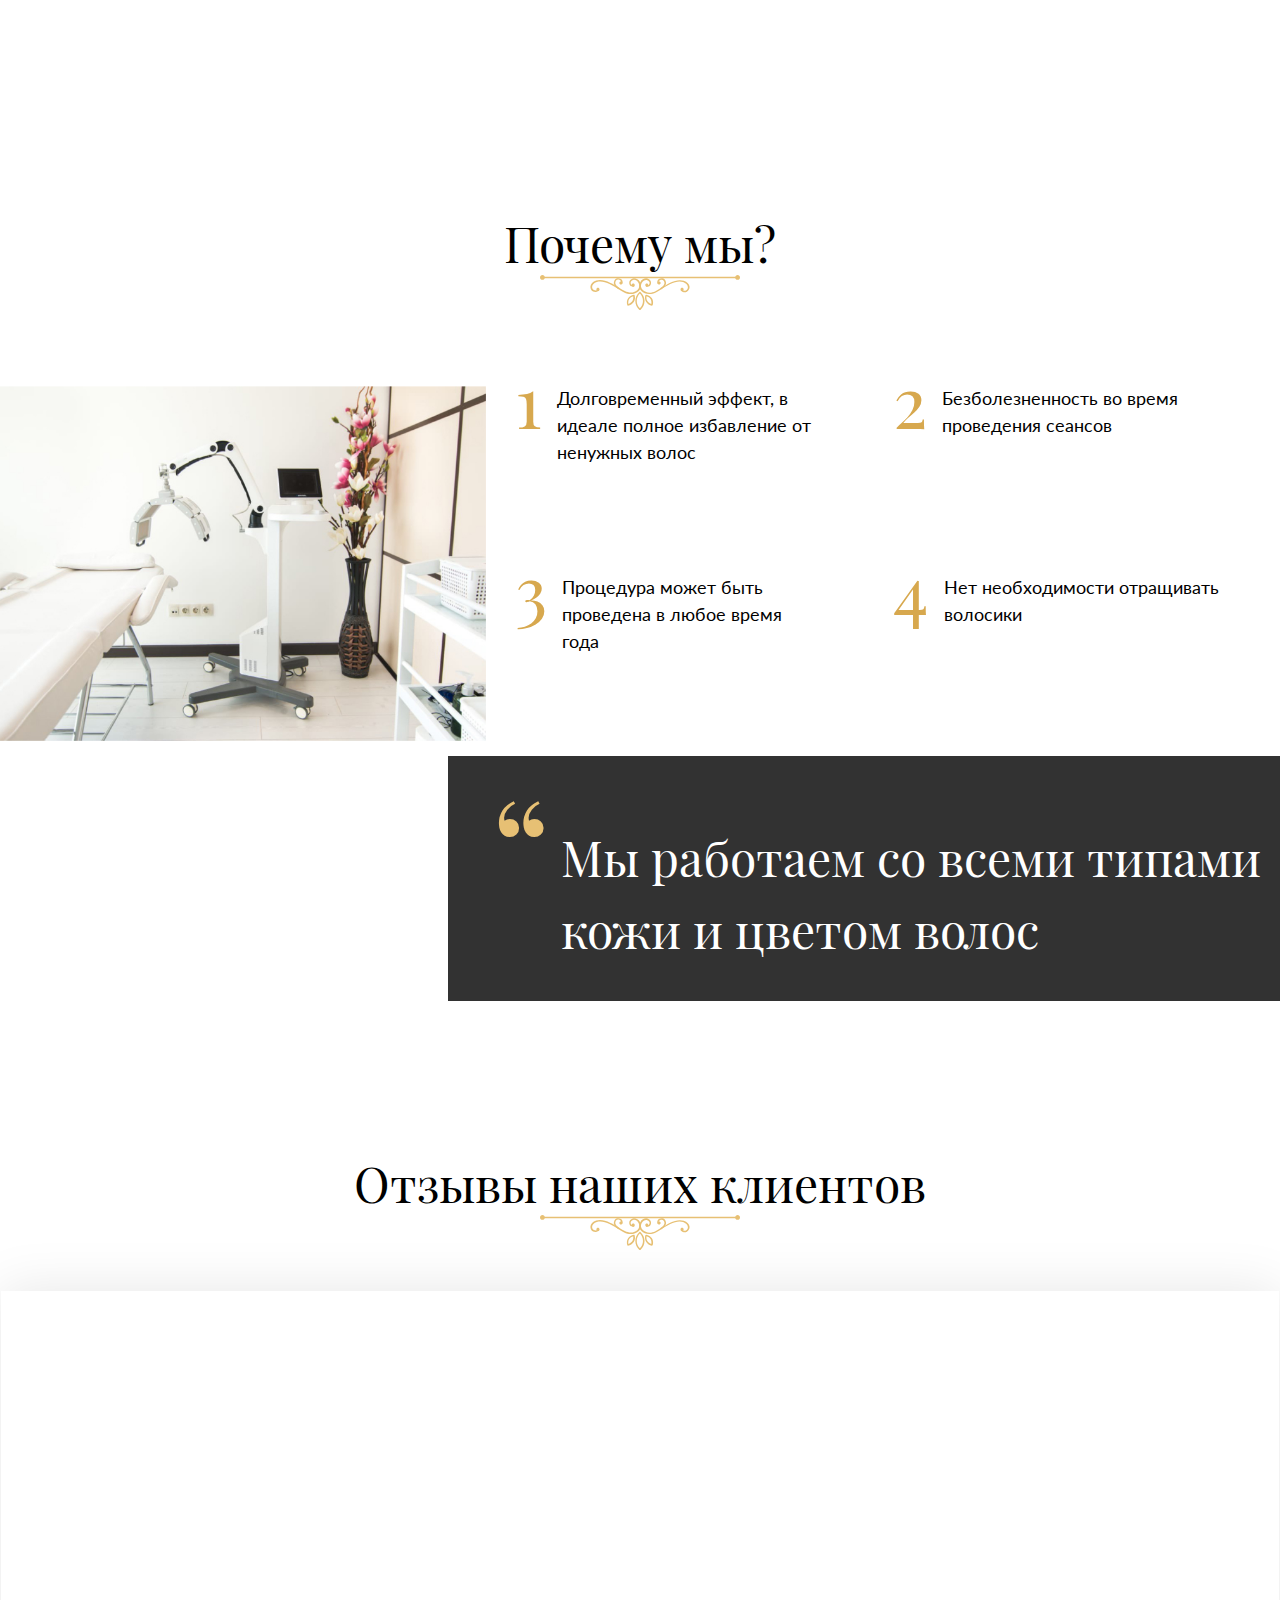
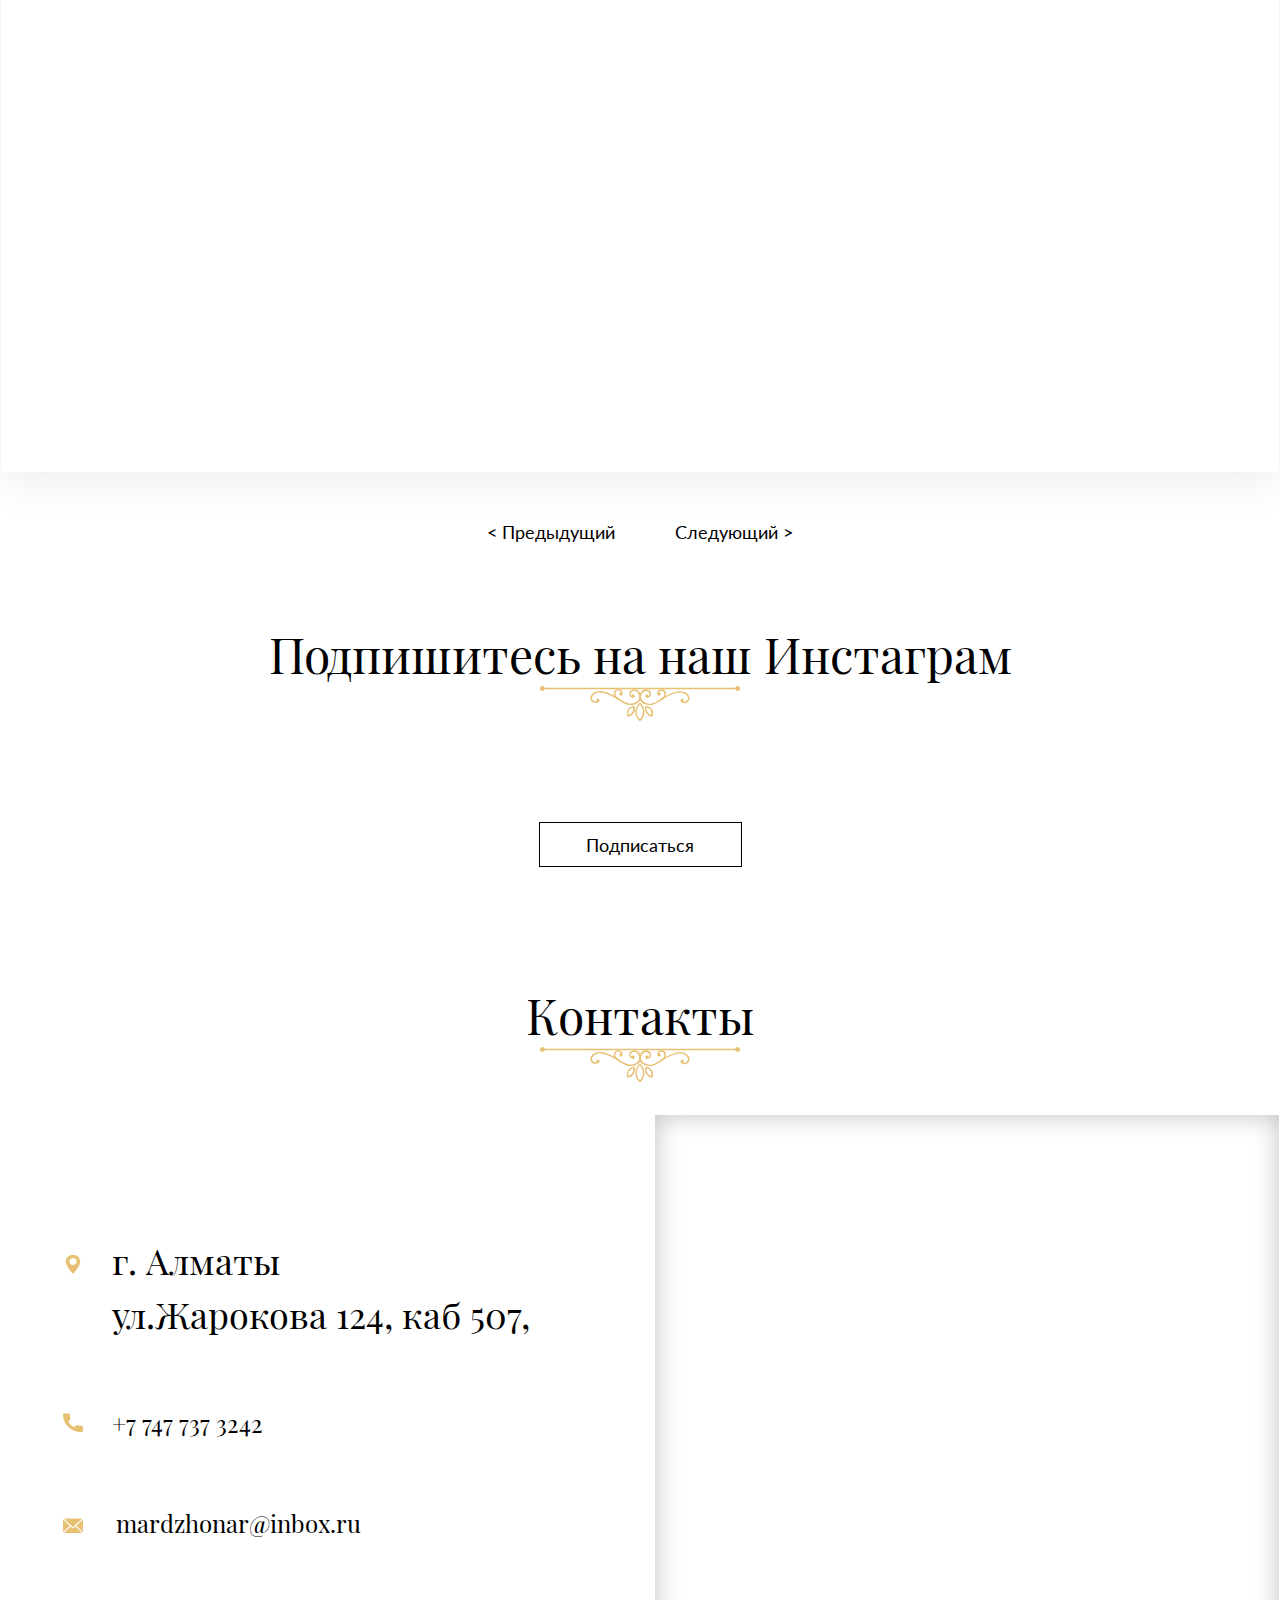
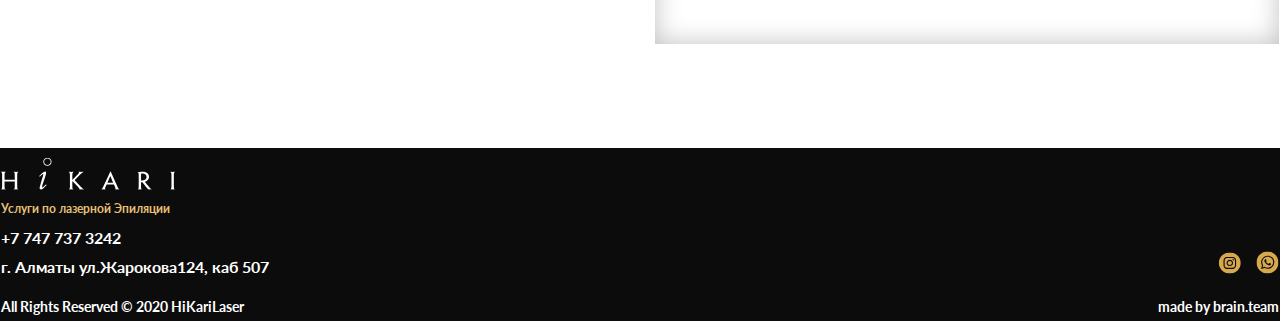
==== commit f026af79: "insta" ====
--- a/index.html
+++ b/index.html
@@ -247,12 +247,16 @@
             </div>
         </div>
         <div class="owl-carousel owl-instagram">
-            <div><img src="images/insta-1.jpg" alt="test"></div>
+            <!--<div><img src="images/insta-1.jpg" alt="test"></div>
             <div><img src="images/insta-2.jpg" alt=""></div>
             <div><img src="images/insta-3.jpg" alt=""></div>
             <div><img src="images/insta-1.jpg" alt=""></div>
             <div><img src="images/insta-2.jpg" alt=""></div>
-            <div><img src="images/insta-3.jpg" alt="test-last"></div>
+            <div><img src="images/insta-3.jpg" alt="test-last"></div>!-->
+
+        </div>
+        <div class="test-insta">
+
         </div>
         <div class="subscribe-instagram">
             Подписаться
@@ -346,6 +350,7 @@
     <script src="js/jquery-3.4.1.min.js"></script>
     <script src="js/owl.carousel.min.js"></script>
     <script src="js/bootstrap.min.js"></script>
+    <script src="js/jquery.instagramFeed.min.js"></script>
     <script src="js/script.js"></script>
 </body>
 </html>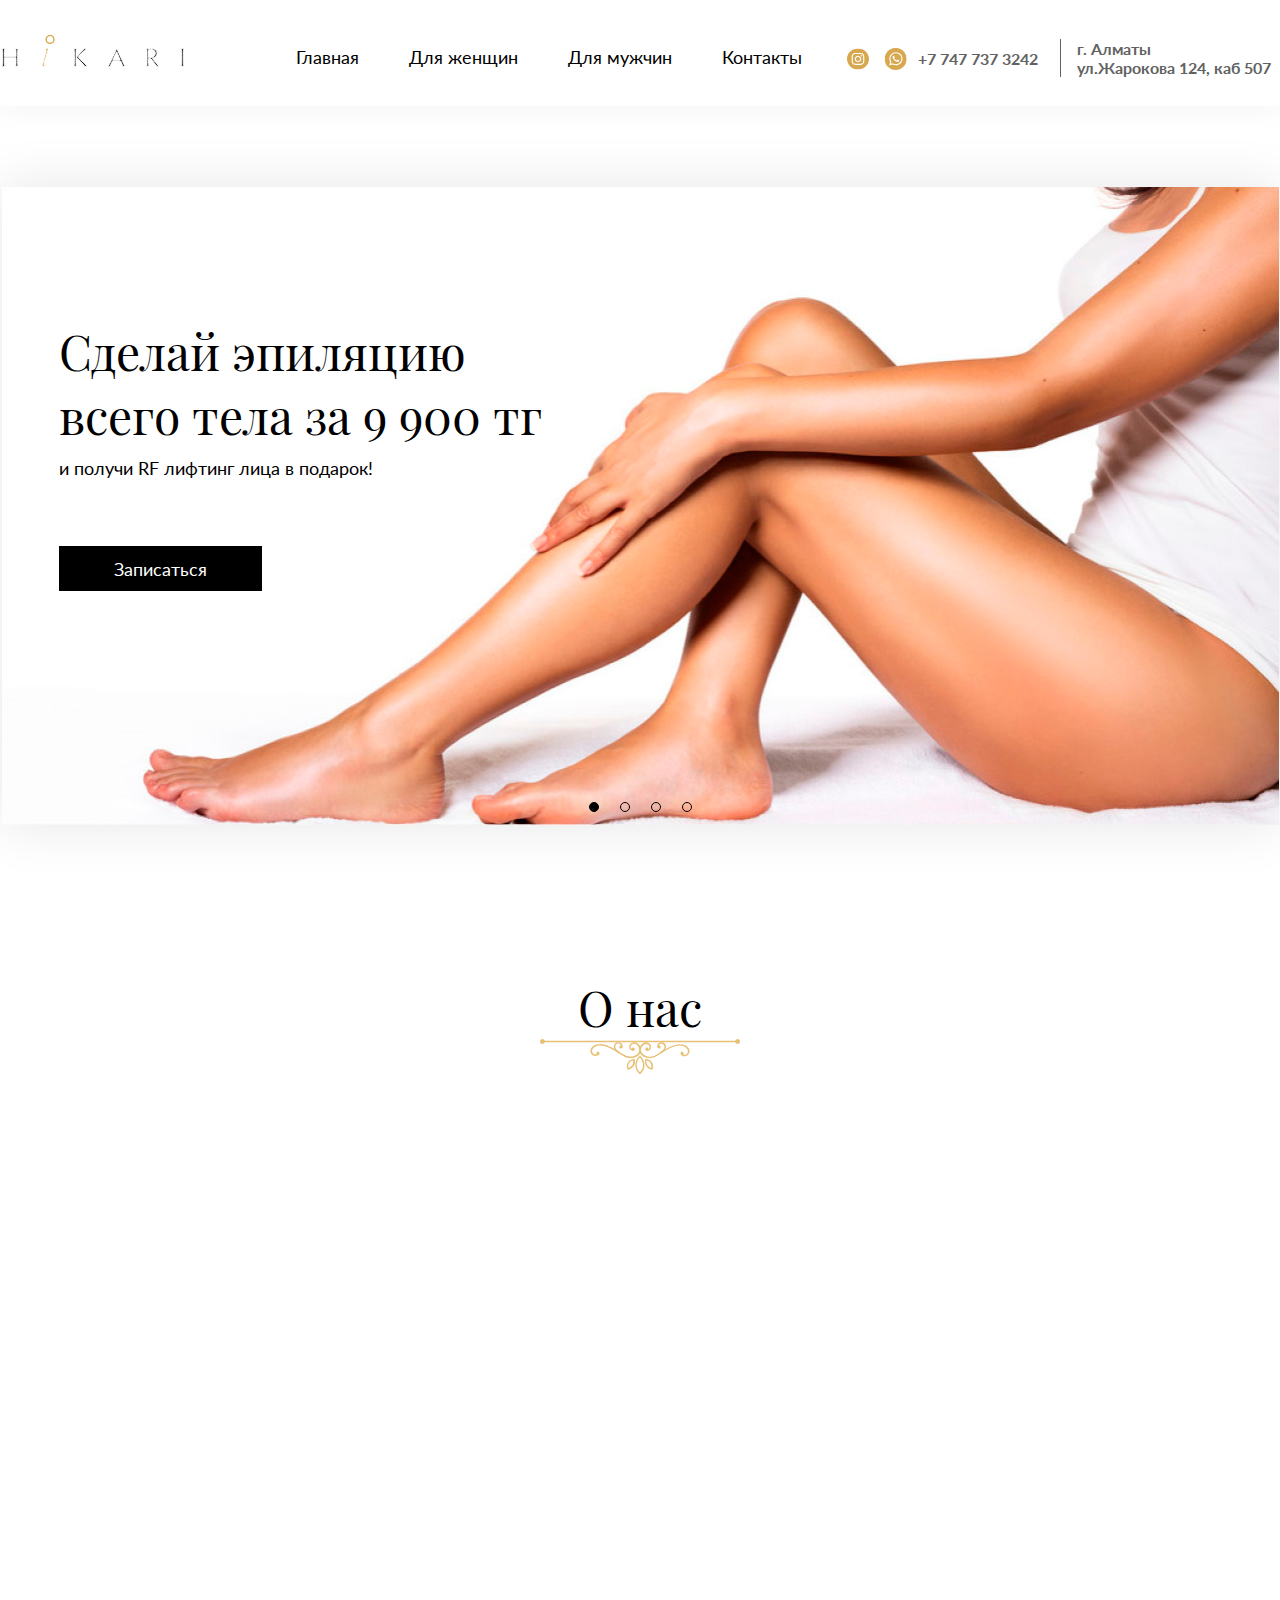
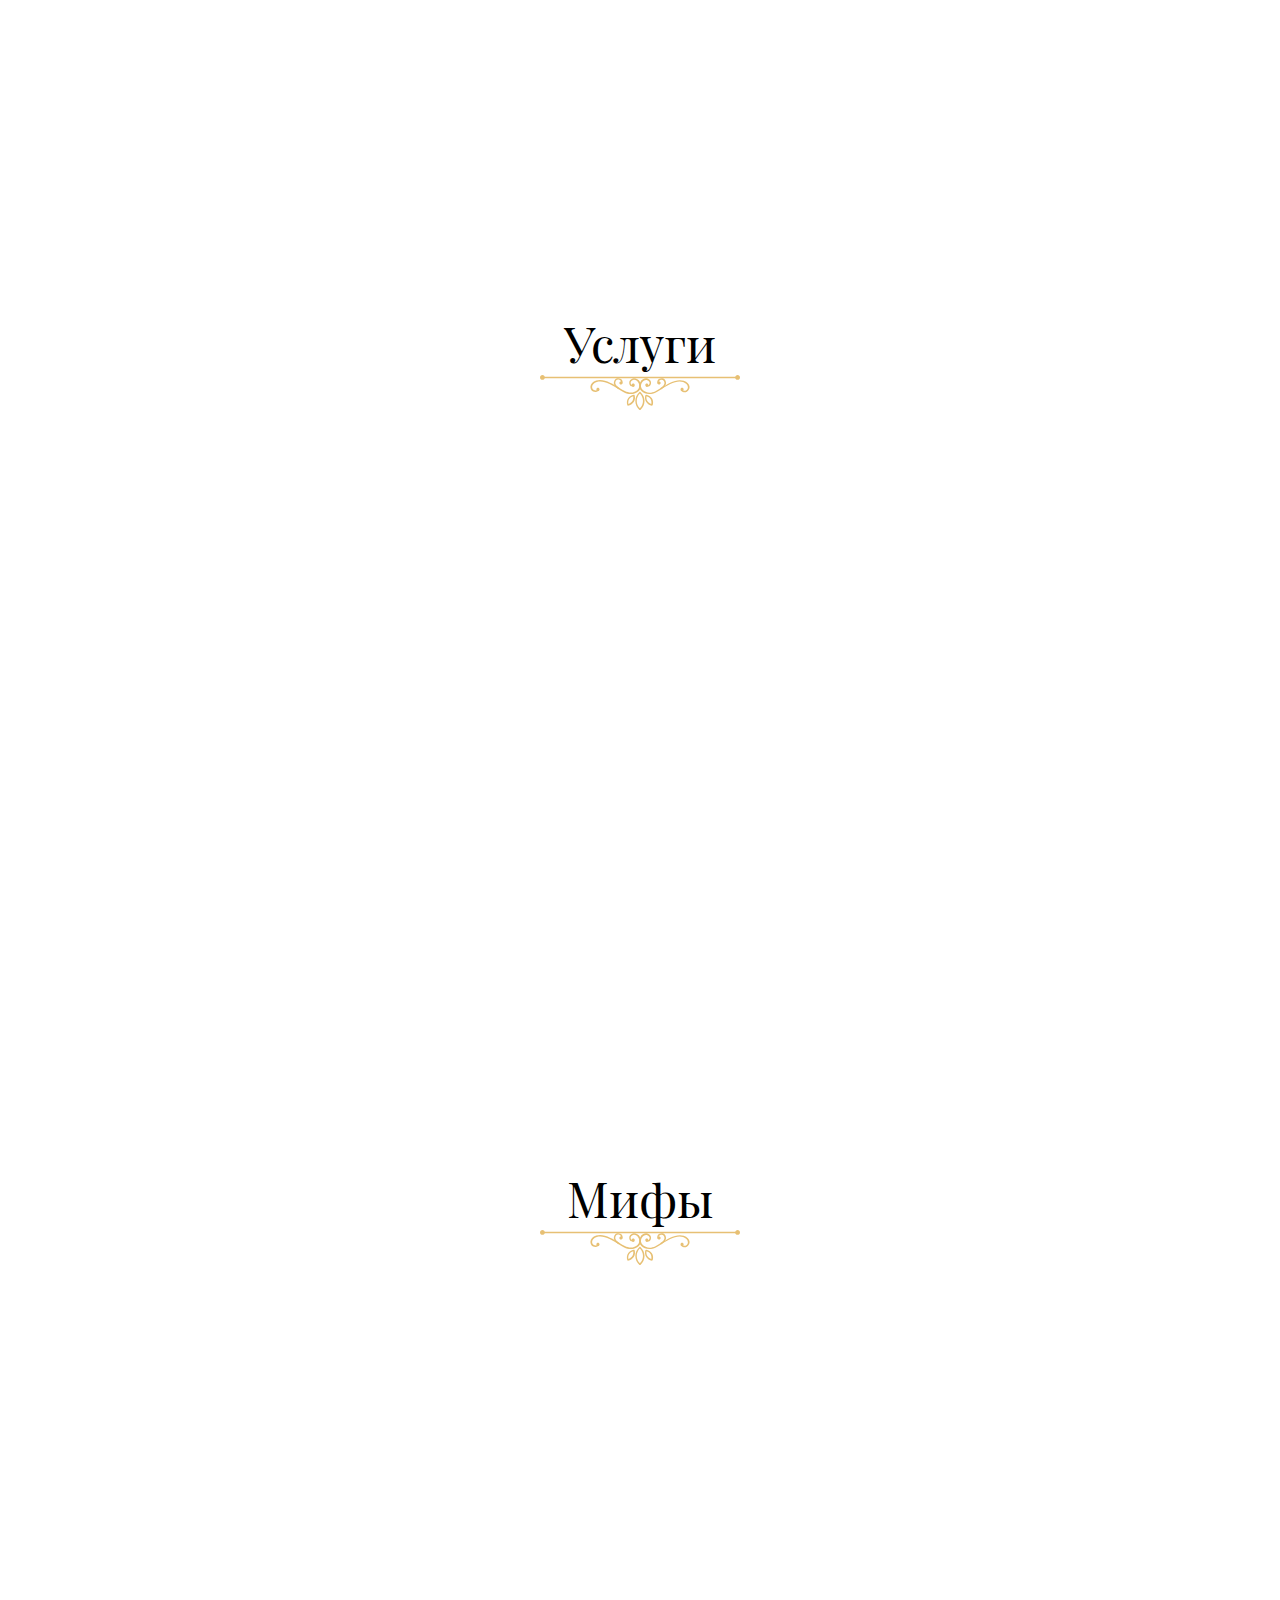
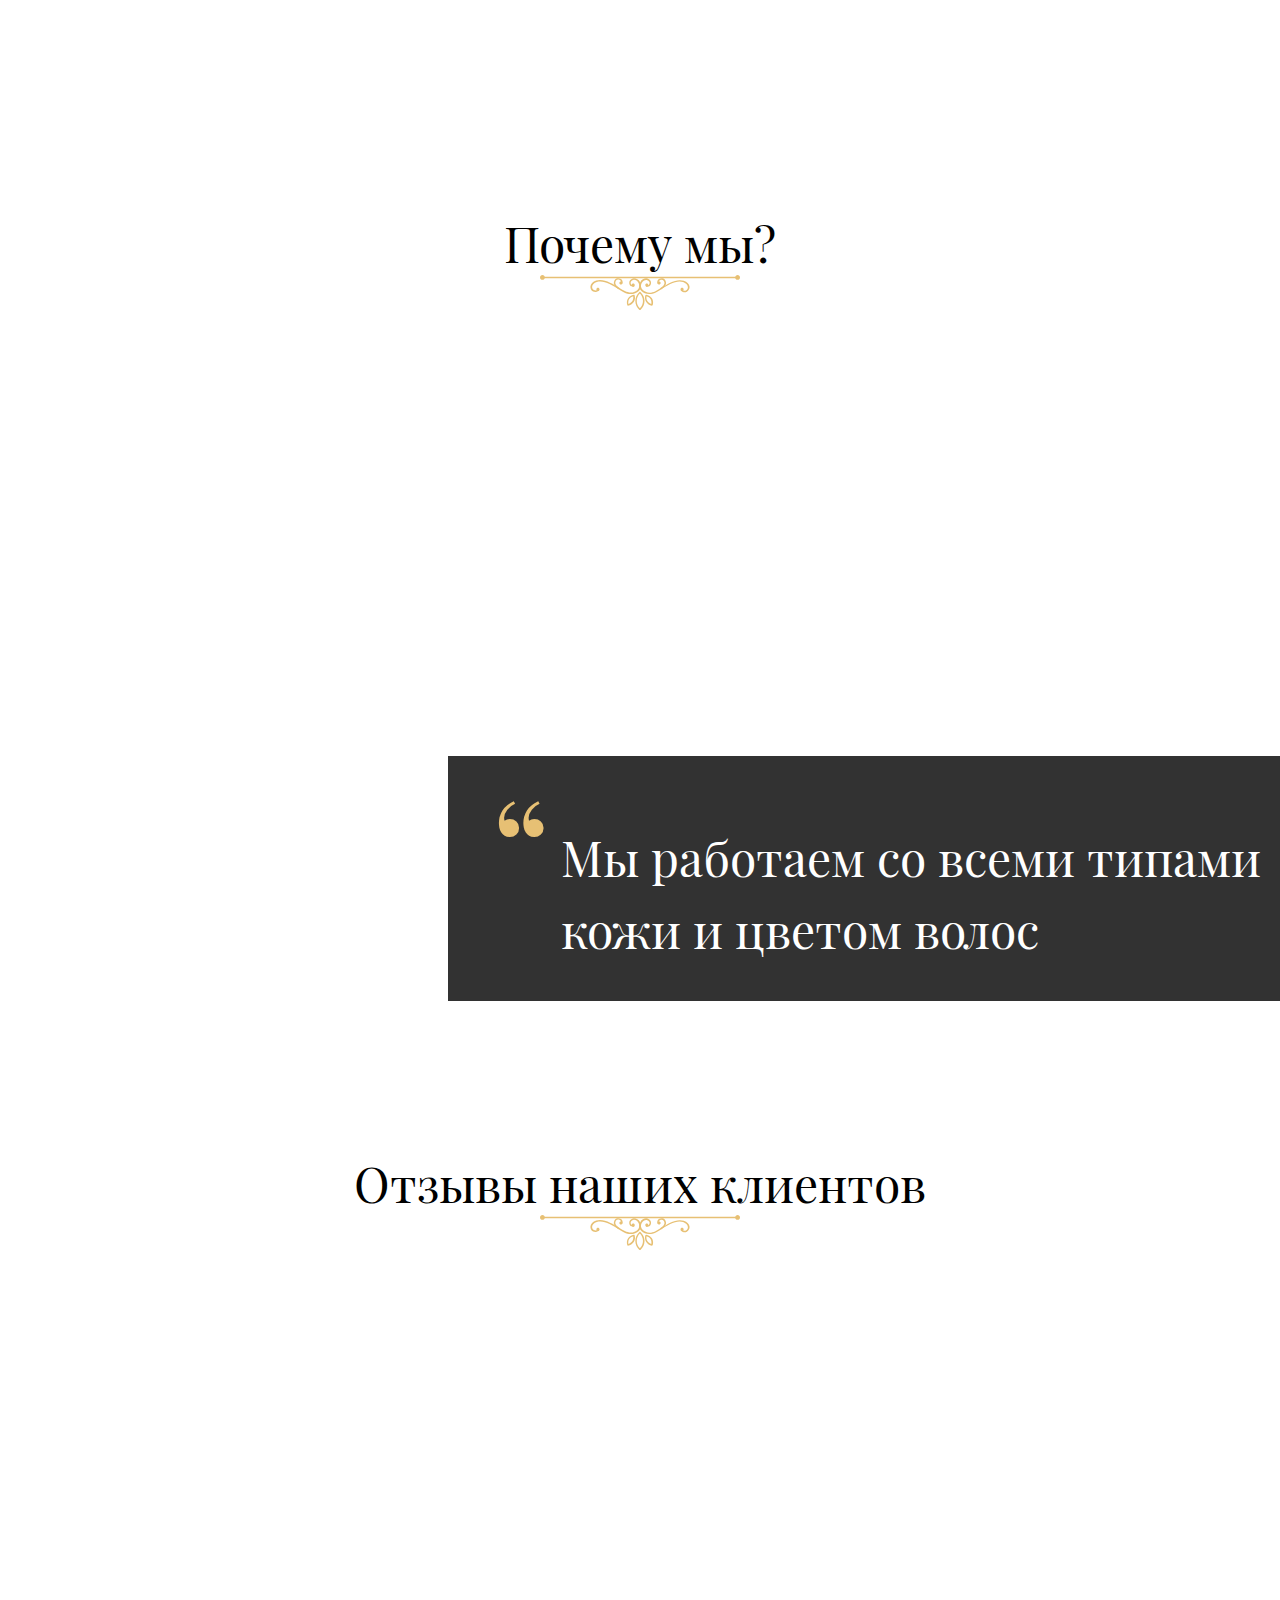
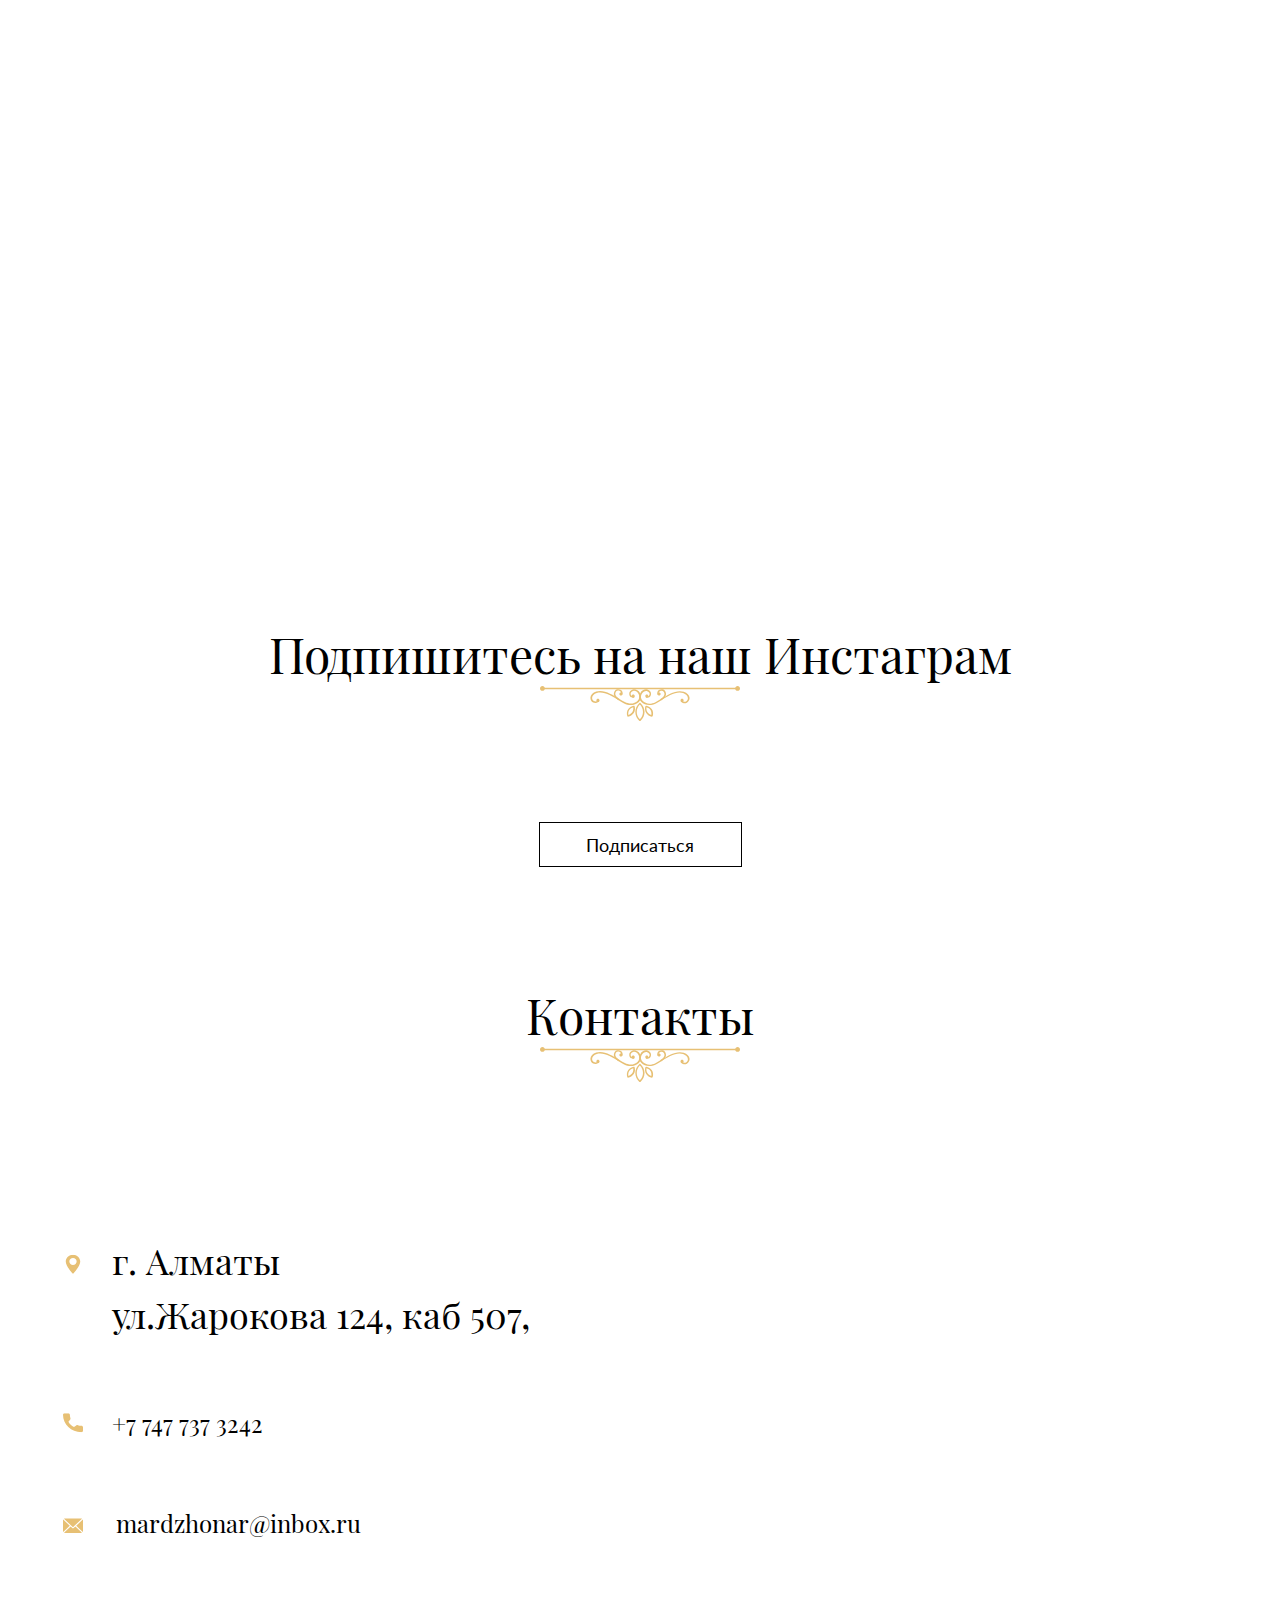
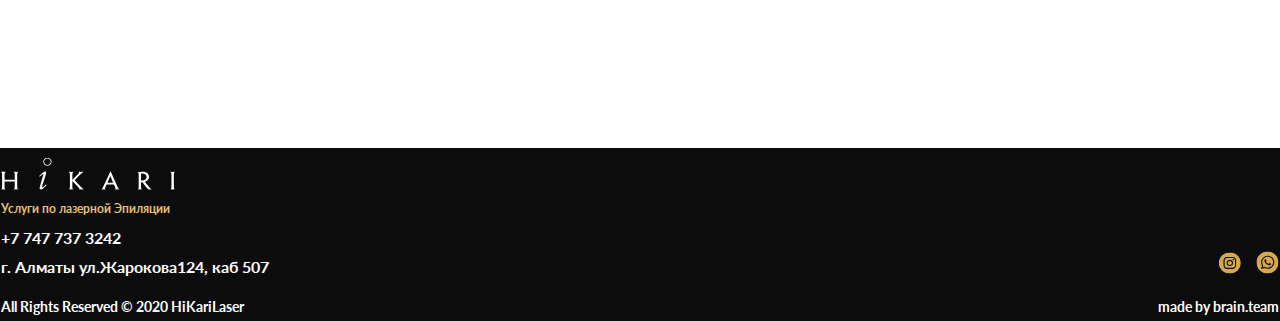
==== commit c17b1db7: "gg verstka?" ====
--- a/index.html
+++ b/index.html
@@ -7,6 +7,7 @@
     <meta http-equiv="X-UA-Compatible" content="ie=edge">
     <link rel="stylesheet" href="css/bootstrap.min.css">
     <link rel="stylesheet" href="css/owl.carousel.min.css">
+    <link rel="stylesheet" href="css/animate.css">
     <link rel="stylesheet" href="css/style.css">
     <title>Hikari</title>
 </head>
@@ -26,7 +27,7 @@
                         <li><a href="index.html">Главная</a></li>
                         <li><a href="women.html">Для женщин</a></li>
                         <li><a href="men.html">Для мужчин</a></li>
-                        <li><a href="#">Контакты</a></li>
+                        <li><a href="index.html#contact">Контакты</a></li>
                     </ul>
                 </nav>
                 <div class="social-header">
@@ -46,14 +47,14 @@
     <section class="owl-main-section">
         <div class="container">
             <div class="row">
-                <div class="owl-carousel owl-carousel-main">
+                <div class="owl-carousel owl-carousel-main wow fadeIn" data-wow-duration="1s" data-wow-delay="0.0s">
                     <div class="slide-owl-main">
                         <img class="background-slider" src="images/girl-back.jpg" alt="">
                         <img class="background-slider-mobile" src="images/girl-back-mobile.jpg" alt="">
                         <div class="text-info-slider">
                             <span class="title-slider">Сделай эпиляцию<br>всего тела за 9 900 тг</span>
                             <p class="text-slider">и получи RF лифтинг лица <br class="br-text-slider"> в подарок!</p>
-                            <div class="button-sign-up">
+                            <div class="button-sign-up button-sign-up-slider">
                                 Записаться
                             </div>
                         </div>
@@ -88,14 +89,14 @@
         </div>
     </section>
     <section class="about-us">
-        <img class="about-us-photo" src="images/about-us-photo.jpg" alt="">
+        <img class="about-us-photo wow fadeIn" data-wow-duration="1s" data-wow-delay="0.3s" src="images/about-us-photo.jpg" alt="">
         <div class="container container-about-us">
             <div class="row">
                 <div class="title-section">
                     <span>О нас</span>
                     <img src="images/title-section-img.svg" alt="">
                 </div>
-                <div class="col-md-6 col-info-left">
+                <div class="col-md-6 col-info-left wow fadeInLeft" data-wow-duration="1s" data-wow-delay="0s">
                     <span class="title-info-content">
                         Мы японская лазерная Эпиляция <br class="desktop-we-br"> №1 в Алматы
                     </span>
@@ -127,7 +128,7 @@
                     <span>Услуги</span>
                     <img src="images/title-section-img.svg" alt="">
                 </div>
-                <div class="col-md-6 services-category services-category-1">
+                <div class="col-md-6 services-category services-category-1 wow fadeInUp" data-wow-duration="1s" data-wow-delay="0s">
                     <div class="container-service">
                         <img src="images/services-woman.jpg" alt="">
                         <div class="overflow-services">
@@ -136,7 +137,7 @@
                     </div>
 
                 </div>
-                <div class="col-md-6 services-category services-category-2">
+                <div class="col-md-6 services-category services-category-2 wow fadeInUp" data-wow-duration="1s" data-wow-delay="0.3s">
                     <div class="container-service">
                         <img src="images/services-man.jpg" alt="">
                         <div class="overflow-services">
@@ -154,7 +155,7 @@
                     <span>Мифы</span>
                     <img src="images/title-section-img.svg" alt="">
                 </div>
-                <div class="col-md-6 col-info-left">
+                <div class="col-md-6 col-info-left wow fadeInLeft" data-wow-duration="1s" data-wow-delay="0s">
                     <span class="title-info-content">
                         Врач-дерматолог развеивает <br> мифы о лазерной эпиляции
                     </span>
@@ -163,14 +164,14 @@
                         Лазерная эпиляция абсолютно безопасная процедура и в этом вас убедит независимый врач-дерматолог высшей категории, магистр медицинских наук. Посмотрите обязательно это видео и убедитесь сами.
                     </p>
                 </div>
-                <div class="col-md-6 col-info-right">
+                <div class="col-md-6 col-info-right wow fadeIn" data-wow-duration="1s" data-wow-delay="0.3s">
                     <iframe class="myth-video" width="100%" height="350" src="https://www.youtube.com/embed/oPrmiseMb_8?enablejsapi=1" frameborder="0" allow="accelerometer; autoplay; encrypted-media; gyroscope; picture-in-picture" allowfullscreen></iframe>
                 </div>
             </div>
         </div>
     </section>
     <section class="why-we">
-        <img class="why-photo" src="images/myth-photo.jpg" alt="">
+        <img class="why-photo wow fadeIn" data-wow-duration="1s" data-wow-delay="0.3s" src="images/myth-photo.jpg" alt="">
        <div class="container container-why-we">
            <div class="row">
                <div class="title-section">
@@ -181,7 +182,7 @@
 
                </div>
                <div class="col-md-8 col-why-we col-why-we-right">
-                    <div class="why-we-paragraph">
+                    <div class="why-we-paragraph wow fadeInUp" data-wow-duration="1s" data-wow-delay="0.0s">
                         <span class="paragraph-number">
                             1
                         </span>
@@ -189,7 +190,7 @@
                             Долговременный эффект, в идеале полное избавление от ненужных волос
                         </p>
                     </div>
-                   <div class="why-we-paragraph">
+                   <div class="why-we-paragraph wow fadeInUp" data-wow-duration="1s" data-wow-delay="0.1s">
                         <span class="paragraph-number">
                             2
                         </span>
@@ -197,7 +198,7 @@
                            Безболезненность во время проведения сеансов
                        </p>
                    </div>
-                   <div class="why-we-paragraph">
+                   <div class="why-we-paragraph wow fadeInUp" data-wow-duration="1s" data-wow-delay="0.2s">
                         <span class="paragraph-number">
                            3
                         </span>
@@ -205,7 +206,7 @@
                            Процедура может быть проведена в любое время года
                        </p>
                    </div>
-                   <div class="why-we-paragraph">
+                   <div class="why-we-paragraph wow fadeInUp" data-wow-duration="1s" data-wow-delay="0.3s">
                         <span class="paragraph-number">
                             4
                         </span>
@@ -228,7 +229,7 @@
                     <span>Отзывы наших клиентов</span>
                     <img src="images/title-section-img.svg" alt="">
                 </div>
-                <div class="container-video">
+                <div class="container-video wow fadeInUp" data-wow-duration="1s" data-wow-delay="0.0s">
                     <div class="owl-carousel owl-carousel-reviews">
                         <div class="item-video overlay-videox" ><iframe class="video" width="100%" height="682" src="https://www.youtube.com/embed/vCtTBazkUWE?enablejsapi=1" frameborder="0" frameborder="0" gesture="media" allow="encrypted-media" allowfullscreenn></iframe></div>
                         <div class="item-video overlay-videox" ><iframe class="video" width="100%" height="682" src="https://www.youtube.com/embed/vCtTBazkUWE?enablejsapi=1" frameborder="0" frameborder="0" gesture="media" allow="encrypted-media" allowfullscreenn></iframe></div>
@@ -246,7 +247,7 @@
                 </div>
             </div>
         </div>
-        <div class="owl-carousel owl-instagram">
+        <div class="owl-carousel owl-instagram wow fadeInUp" data-wow-duration="1s" data-wow-delay="0.0s">
             <!--<div><img src="images/insta-1.jpg" alt="test"></div>
             <div><img src="images/insta-2.jpg" alt=""></div>
             <div><img src="images/insta-3.jpg" alt=""></div>
@@ -258,11 +259,11 @@
         <div class="test-insta">
 
         </div>
-        <div class="subscribe-instagram">
+        <a target="_blank" href="https://www.instagram.com/lil__kina/" class="subscribe-instagram">
             Подписаться
-        </div>
-    </section>
-    <section class="contacts">
+        </a>
+    </section>
+    <section class="contacts" id="contact">
         <div class="container">
             <div class="row">
                 <div class="title-section title-section-contacts">
@@ -291,7 +292,7 @@
                     </a>
                 </div>
                 <div class="col-md-6 col-contacts-right">
-                    <div class="container-map">
+                    <div class="container-map wow fadeIn" data-wow-duration="1s" data-wow-delay="0.0s" >
                         <iframe src="https://www.google.com/maps/embed?pb=!1m18!1m12!1m3!1d1453.3105696325563!2d76.89871985817848!3d43.23840234880059!2m3!1f0!2f0!3f0!3m2!1i1024!2i768!4f13.1!3m3!1m2!1s0x38836955663ceeeb%3A0x50a6d7742a07ca4f!2sHikarilaser.kz!5e0!3m2!1sru!2skz!4v1581439685351!5m2!1sru!2skz" width="618" height="522" frameborder="0" style="border:0;" allowfullscreen=""></iframe>
                     </div>
                 </div>
@@ -326,13 +327,55 @@
             </div>
         </div>
     </footer>
+    <div class="overflow-request">
+        <form class="record-request" action="" id="ajax_form">
+            <img src="images/cross-procedure.svg" class="cross-procedure" alt="">
+            <span class="sign-procedure-title">Записаться на процедуру</span>
+            <input class="input-field input-field-1" type="text" name="name" placeholder = "Ваше имя*" required >
+            <input class="input-field input-field-2" type="tel" name="phone" placeholder = "Телефон*" required >
+
+            <div class="new-select-style">
+                <select onfocus="this.size=4;"  onblur="this.size=1" onchange='this.blur();'  name="procedure" required class="select-procedure">
+                    <option value disabled selected hidden>Выбрать процедуру</option>
+                    <option>Процедура</option>
+                    <option>Процедура 1</option>
+                    <option>Процедура 2</option>
+                    <option>Процедура3</option>
+                    <option>Процедура 4</option>
+                    <option>Процедура 5</option>
+                    <option>Процедура 6</option>
+                    <option>Процедура 7</option>
+                </select>
+                <div class="new-arrow-zone">
+                    <img class="delete-procedure" src="images/cross-procedure.svg" alt="">
+                    <img class="change-procedure" src="images/arrow-select-procedure.svg" alt="">
+                </div>
+
+                <div class="default-text-procedure">
+                    Выбрать процедуру
+                </div>
+            </div>
+            <input class="submit-procedure-info" type="submit" value="Отправить">
+            <span class="close-procedure-mobile">Закрыть</span>
+        </form>
+        <div class="notification-success">
+            <img src="images/cross-procedure.svg" class="cross-procedure" alt="">
+            <span class="sign-procedure-title">Ваше заявка отправлена!</span>
+            <p class="wee-call-back">
+                Мы вам перезвоним в течении 15 минут<br>
+                чтобы подтвердить вашу запись
+            </p>
+            <p class="if-all-good">*если заявка оставлена в рабочее время</p>
+            <div class="close-success-div">Закрыть</div>
+        </div>
+    </div>
     <div class="overlay-mobile-menu">
         <nav class="mobile-nav">
             <ul>
-                <li><a href="#">Главная</a></li>
-                <li><a href="#">Для мужчин</a></li>
-                <li><a href="#">Для женщин</a></li>
-                <li><a href=#>Контакты</a></li>
+                <li><a href="index.html">Главная</a></li>
+                <li><a href="men.html">Для мужчин</a></li>
+                <li><a href="women.html">Для женщин</a></li>
+                <li><a href="index.html#contact">Контакты</a></li>
             </ul>
         </nav>
         <div class="social-mobile">
@@ -351,6 +394,7 @@
     <script src="js/owl.carousel.min.js"></script>
     <script src="js/bootstrap.min.js"></script>
     <script src="js/jquery.instagramFeed.min.js"></script>
+    <script src="js/wow.min.js"></script>
     <script src="js/script.js"></script>
 </body>
 </html>--- a/css/style.css
+++ b/css/style.css
@@ -22,6 +22,11 @@
 @font-face {
     font-family: Avenir Next Cyr; /* Имя шрифта */
     src: url(../fonts/AvenirNextCyr-Regular.ttf); /* Путь к файлу со шрифтом */
+}
+
+a:hover{
+    color: inherit;
+    text-decoration: none;
 }
 
 .default-text-procedure{
@@ -1063,6 +1068,7 @@
     justify-content: center;
     background: rgba(0, 0, 0, 0.4);
     display: none;
+    z-index: 2;
 }
 
 .record-request, .notification-success{
@@ -1129,6 +1135,11 @@
     width: 100%;
 }
 
+select, input{
+    outline: none;
+}
+
+
 .new-select-style  .select-procedure{
     width: 100%;
     min-height: 79px;
@@ -1147,8 +1158,26 @@
     color: #292929;
 }
 
+.new-select-style select{
+    background: #ffffff;
+}
+
 .select-procedure option{
     font-size: 20px;
+    padding-top: 4px;
+    padding-bottom: 4px;
+    background: none;
+    font-family: Lato, serif;
+    transition: 0.1s;
+}
+
+.select-procedure option:hover {
+    box-shadow: 0 0 10px 100px #3CD19A inset;
+    color: #ffffff;
+}
+
+.select-procedure option:checked {
+    background: #000000 linear-gradient(#000000, #000000);
 }
 
 .new-select-style{
@@ -1838,6 +1867,11 @@
 
     .new-arrow-zone{
         width: 30px;
+        border-radius: 0 3px 3px 0;
+        -moz-border-radius: 0 3px 3px 0;
+        -webkit-border-radius: 0 3px 3px 0;
+        padding-left: 10px;
+        padding-right: 10px;
     }
 
     .wee-call-back{
@@ -1872,5 +1906,9 @@
     .owl-carousel .owl-item img.background-slider{
         display: none;
     }
-}
-
+
+    .myth-video{
+        height: 179px;
+    }
+}
+
